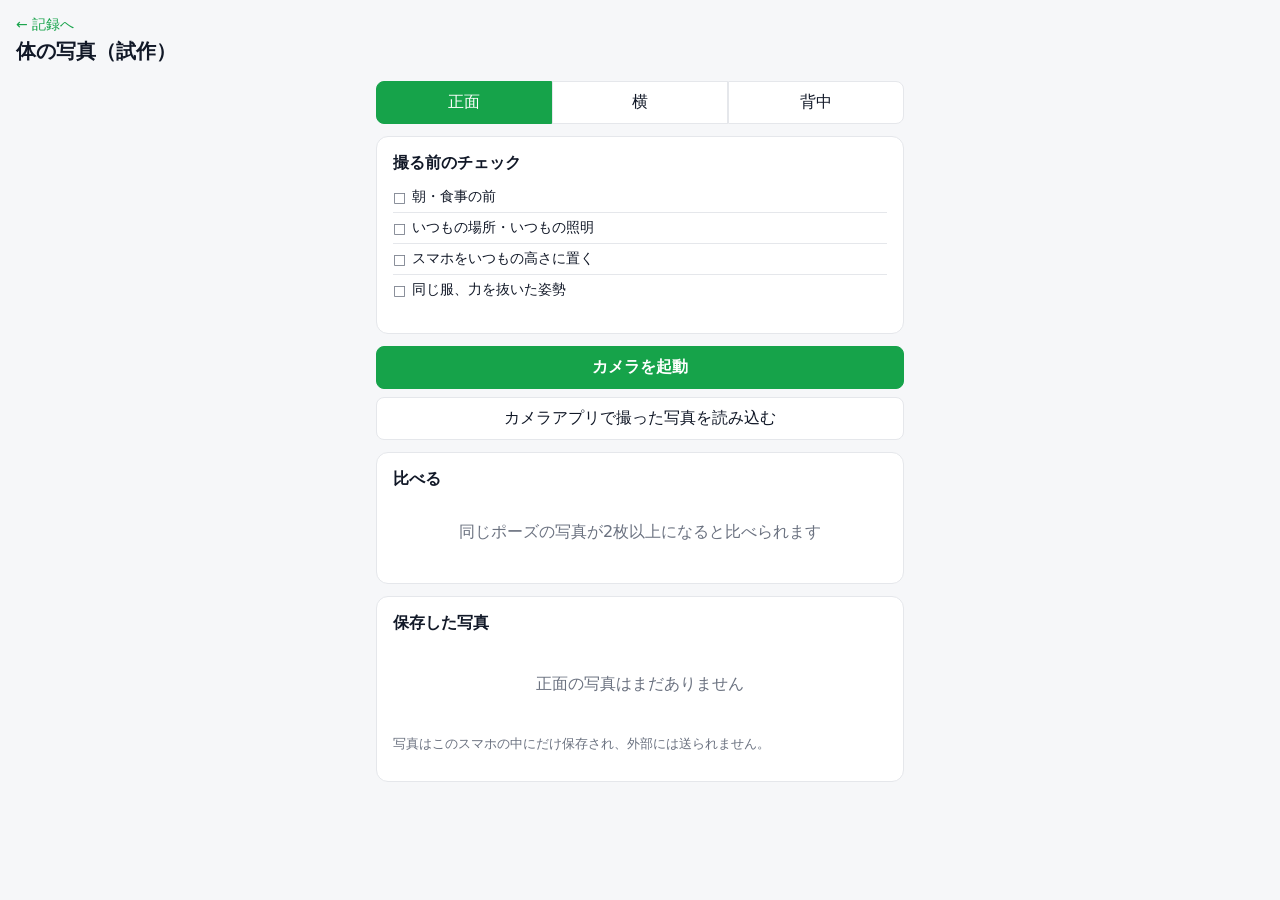
==== photo.html @ c2b4ec5b "Add body photo prototype with ghost overlay and comparison photo.html lets users shoot front/side/ba" ====
<!doctype html>
<html lang="ja">
<head>
  <meta charset="utf-8">
  <meta name="viewport" content="width=device-width, initial-scale=1, viewport-fit=cover">
  <meta name="theme-color" content="#16a34a">
  <title>体の写真</title>
  <link rel="stylesheet" href="style.css">
  <link rel="stylesheet" href="photo.css">
</head>
<body>
  <header class="topbar">
    <a href="./" class="back">← 記録へ</a>
    <h1>体の写真（試作）</h1>
  </header>

  <main>
    <div class="segmented" id="pose-select" role="radiogroup" aria-label="ポーズ">
      <button type="button" data-pose="front" class="on">正面</button>
      <button type="button" data-pose="side">横</button>
      <button type="button" data-pose="back">背中</button>
    </div>

    <!-- 撮影 -->
    <section id="shoot">
      <div class="card checklist">
        <h2>撮る前のチェック</h2>
        <ul class="plain">
          <li>朝・食事の前</li>
          <li>いつもの場所・いつもの照明</li>
          <li>スマホをいつもの高さに置く</li>
          <li>同じ服、力を抜いた姿勢</li>
        </ul>
      </div>

      <div id="viewfinder" class="viewfinder hidden">
        <video id="video" playsinline muted autoplay></video>
        <img id="ghost" class="ghost hidden" alt="">
        <div class="guides" aria-hidden="true">
          <span class="g-head"></span><span class="g-center"></span><span class="g-feet"></span>
        </div>
        <div id="countdown" class="countdown hidden"></div>
      </div>

      <div id="camera-controls" class="hidden">
        <label>前回の写真の濃さ
          <input type="range" id="ghost-opacity" min="0" max="80" value="40">
        </label>
        <div class="row">
          <label>タイマー
            <select id="timer-select">
              <option value="0">なし</option>
              <option value="3">3秒</option>
              <option value="10" selected>10秒</option>
            </select>
          </label>
          <button type="button" id="flip">カメラ切替</button>
        </div>
        <button type="button" id="shutter" class="primary">撮影</button>
      </div>

      <button type="button" id="start-camera" class="primary">カメラを起動</button>
      <label class="button file-button">カメラアプリで撮った写真を読み込む
        <input type="file" id="file-input" accept="image/*" hidden>
      </label>
      <p id="message" class="hint" role="status"></p>
    </section>

    <!-- 比較 -->
    <section class="card">
      <h2>比べる</h2>
      <div id="compare-empty" class="empty">同じポーズの写真が2枚以上になると比べられます</div>
      <div id="compare" class="hidden">
        <div class="row">
          <label>前
            <select id="before-select"></select>
          </label>
          <label>後
            <select id="after-select"></select>
          </label>
        </div>
        <div class="compare-view">
          <img id="before-img" alt="前の写真">
          <div id="after-clip" class="after-clip"><img id="after-img" alt="後の写真"></div>
          <div id="divider" class="divider"></div>
        </div>
        <input type="range" id="compare-slider" min="0" max="100" value="50" aria-label="前後の切り替え">
      </div>
    </section>

    <!-- 一覧 -->
    <section class="card">
      <h2>保存した写真</h2>
      <div id="gallery" class="gallery"></div>
      <p class="hint">写真はこのスマホの中にだけ保存され、外部には送られません。</p>
    </section>
  </main>

  <canvas id="canvas" hidden></canvas>
  <script src="photo.js"></script>
</body>
</html>
---- style.css ----
:root {
  --bg: #f6f7f9;
  --card: #ffffff;
  --text: #111827;
  --muted: #6b7280;
  --border: #e5e7eb;
  --accent: #16a34a;
  --accent-text: #ffffff;
  --danger: #dc2626;
}

@media (prefers-color-scheme: dark) {
  :root {
    --bg: #0f1115;
    --card: #1a1d23;
    --text: #f3f4f6;
    --muted: #9ca3af;
    --border: #2c313a;
    --accent: #22c55e;
    --accent-text: #052e12;
    --danger: #f87171;
  }
}

* { box-sizing: border-box; }

body {
  margin: 0;
  background: var(--bg);
  color: var(--text);
  font-family: system-ui, -apple-system, "Hiragino Sans", "Noto Sans JP", sans-serif;
  font-size: 16px;
  padding-bottom: calc(64px + env(safe-area-inset-bottom));
}

.topbar { padding: 16px; }
.topbar { display: flex; justify-content: space-between; align-items: baseline; }
.topbar h1 { margin: 0; font-size: 20px; }
.photo-link { color: var(--accent); text-decoration: none; font-size: 14px; }

main { max-width: 560px; margin: 0 auto; padding: 0 16px 16px; }

.tab { display: none; }
.tab.active { display: block; }

.card {
  background: var(--card);
  border: 1px solid var(--border);
  border-radius: 12px;
  padding: 16px;
  margin: 12px 0;
}
.card h2 { margin: 0 0 8px; font-size: 16px; }

label { display: block; flex: 1; color: var(--muted); font-size: 14px; margin-bottom: 12px; }
label input, label select { margin-top: 4px; }

input, select, button, .button {
  width: 100%;
  font: inherit;
  color: var(--text);
  background: var(--card);
  border: 1px solid var(--border);
  border-radius: 8px;
  padding: 10px 12px;
}
button, .button { cursor: pointer; text-align: center; color: var(--text); }
button.primary { background: var(--accent); color: var(--accent-text); border-color: var(--accent); font-weight: 600; }
button.danger { color: var(--danger); }
button.small { width: auto; padding: 4px 10px; font-size: 14px; }

.row { display: flex; gap: 12px; align-items: flex-end; }
.row > * { flex: 1; }
.row > button { flex: 0 0 auto; width: auto; }

.hidden { display: none !important; }
.hint { color: var(--muted); font-size: 13px; margin: 4px 0 12px; }
.empty { color: var(--muted); text-align: center; padding: 24px 0; }

.timer { display: flex; align-items: center; gap: 12px; }
.timer strong { font-size: 28px; font-variant-numeric: tabular-nums; flex: 1; }
.timer button { width: auto; }
.timer.done strong { color: var(--accent); }

.exercise-block h3 { margin: 0 0 8px; font-size: 16px; }
.sets { list-style: none; margin: 0; padding: 0; }
.sets li {
  display: flex; justify-content: space-between; align-items: center;
  padding: 6px 0; border-top: 1px solid var(--border);
  font-variant-numeric: tabular-nums;
}
.sets li:first-child { border-top: none; }

.plain { list-style: none; margin: 0 0 12px; padding: 0; }
.plain li { display: flex; justify-content: space-between; align-items: center; padding: 6px 0; border-top: 1px solid var(--border); }
.plain li:first-child { border-top: none; }

.history-day { cursor: pointer; }
.history-day .date { font-weight: 600; }
.history-day .summary { color: var(--muted); font-size: 14px; margin-top: 4px; }

.segmented { display: flex; gap: 0; margin-bottom: 4px; }
.segmented button { border-radius: 0; }
.segmented button:first-child { border-radius: 8px 0 0 8px; }
.segmented button:last-child { border-radius: 0 8px 8px 0; }
.segmented button.on { background: var(--accent); color: var(--accent-text); border-color: var(--accent); }

#graph svg { width: 100%; height: auto; display: block; }
#graph .axis { stroke: var(--border); }
#graph .line { stroke: var(--accent); fill: none; stroke-width: 2.5; }
#graph .dot { fill: var(--accent); }
#graph text { fill: var(--muted); font-size: 11px; }

.tabbar {
  position: fixed; left: 0; right: 0; bottom: 0;
  display: flex;
  background: var(--card);
  border-top: 1px solid var(--border);
  padding-bottom: env(safe-area-inset-bottom);
}
.tabbar button { border: none; border-radius: 0; padding: 14px 0; color: var(--muted); background: none; }
.tabbar button.on { color: var(--accent); font-weight: 600; }
---- photo.css ----
body { padding-bottom: 32px; }

.topbar { flex-direction: column; align-items: flex-start; gap: 4px; }
.back { color: var(--accent); text-decoration: none; font-size: 14px; }

.checklist li { color: var(--text); font-size: 14px; justify-content: flex-start; gap: 6px; }
.checklist li::before { content: "□"; color: var(--muted); }

.file-button { display: block; margin-top: 8px; }

/* 撮影画面：縦長 3:4 */
.viewfinder {
  position: relative;
  width: 100%;
  aspect-ratio: 3 / 4;
  background: #000;
  border-radius: 12px;
  overflow: hidden;
  margin: 12px 0;
}
.viewfinder video,
.viewfinder .ghost {
  position: absolute; inset: 0;
  width: 100%; height: 100%;
  object-fit: cover;
}
.viewfinder video.mirror { transform: scaleX(-1); }
.ghost { pointer-events: none; opacity: 0.4; }

.guides span { position: absolute; left: 0; right: 0; border-top: 1px dashed rgba(255, 255, 255, 0.6); }
.guides .g-head { top: 8%; }
.guides .g-feet { top: 94%; }
.guides .g-center {
  top: 0; bottom: 0; left: 50%; right: auto;
  border-top: none; border-left: 1px dashed rgba(255, 255, 255, 0.4);
}

.countdown {
  position: absolute; inset: 0;
  display: flex; align-items: center; justify-content: center;
  font-size: 96px; font-weight: 700; color: #fff;
  text-shadow: 0 2px 12px rgba(0, 0, 0, 0.6);
}

#camera-controls input[type="range"],
#compare-slider { padding: 0; border: none; background: none; }

#message.warn { color: var(--danger); }

/* 比較：スライダーで前後を切り替える */
.compare-view {
  position: relative;
  width: 100%;
  aspect-ratio: 3 / 4;
  border-radius: 8px;
  overflow: hidden;
  background: #000;
  touch-action: none;
}
.compare-view img {
  position: absolute; inset: 0;
  width: 100%; height: 100%;
  object-fit: cover;
}
.after-clip { position: absolute; inset: 0; clip-path: inset(0 0 0 50%); }
.divider {
  position: absolute; top: 0; bottom: 0; left: 50%;
  width: 2px; background: #fff; box-shadow: 0 0 4px rgba(0, 0, 0, 0.6);
}

.gallery { display: grid; grid-template-columns: repeat(3, 1fr); gap: 8px; }
.gallery figure { margin: 0; position: relative; }
.gallery img { width: 100%; aspect-ratio: 3 / 4; object-fit: cover; border-radius: 6px; display: block; }
.gallery figcaption { font-size: 12px; color: var(--muted); margin-top: 2px; }
.gallery button {
  position: absolute; top: 4px; right: 4px;
  width: auto; padding: 2px 8px; font-size: 12px;
  background: rgba(0, 0, 0, 0.55); color: #fff; border: none;
}
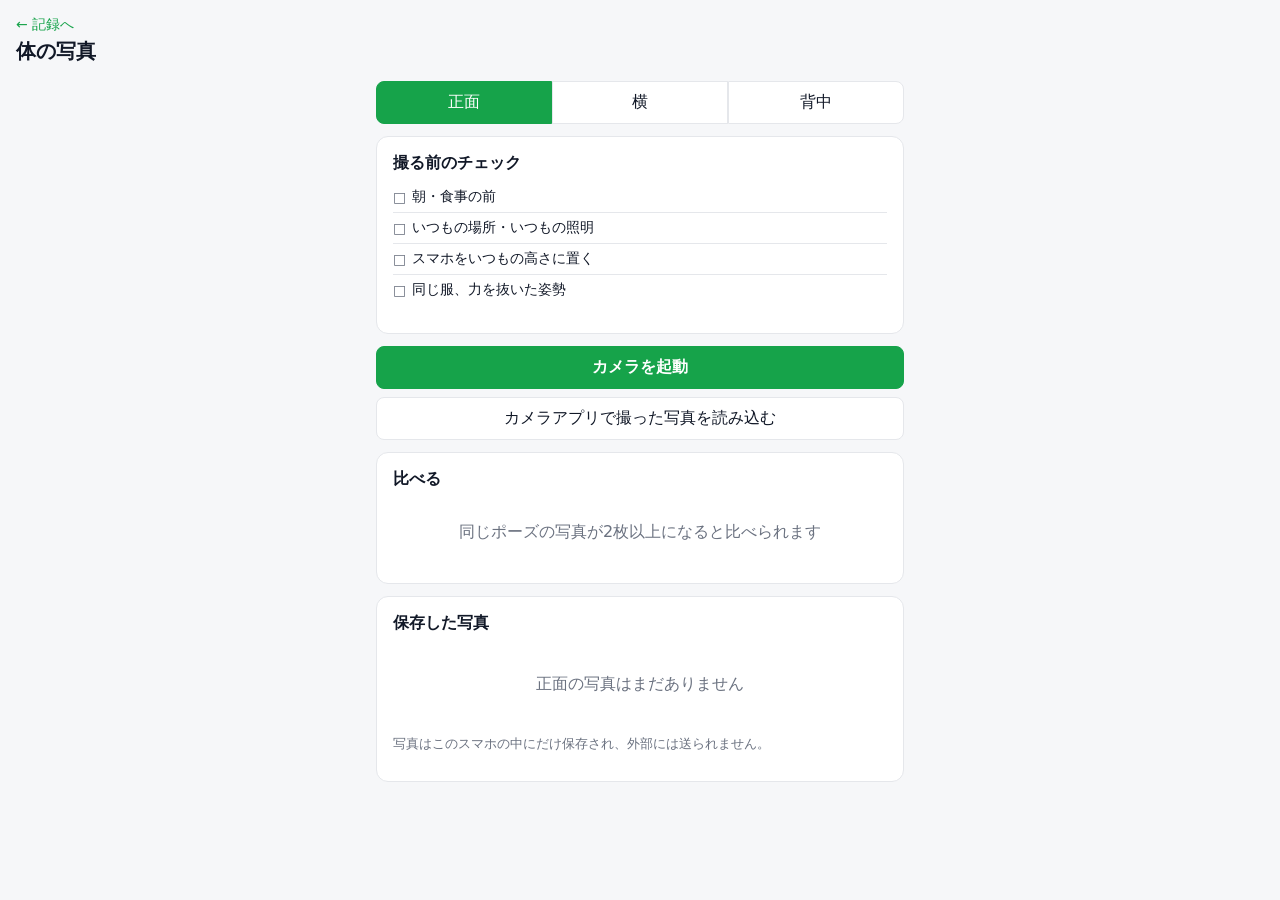
==== commit 24321a84: "Personalize training advice by goal with evidence-based analysis - Onboarding and profile: goal, exp" ====
--- a/photo.html
+++ b/photo.html
@@ -7,11 +7,13 @@
   <title>体の写真</title>
   <link rel="stylesheet" href="style.css">
   <link rel="stylesheet" href="photo.css">
+  <link rel="manifest" href="manifest.webmanifest">
+  <link rel="apple-touch-icon" href="icons/icon-192.png">
 </head>
 <body>
   <header class="topbar">
     <a href="./" class="back">← 記録へ</a>
-    <h1>体の写真（試作）</h1>
+    <h1>体の写真</h1>
   </header>
 
   <main>
--- a/style.css
+++ b/style.css
@@ -120,3 +120,107 @@
 }
 .tabbar button { border: none; border-radius: 0; padding: 14px 0; color: var(--muted); background: none; }
 .tabbar button.on { color: var(--accent); font-weight: 600; }
+
+/* ---------- 追加：パーソナライズ・分析 ---------- */
+:root { --warn-bg: #fef3c7; --warn-text: #92400e; --good: #15803d; --soft: #ecfdf5; }
+@media (prefers-color-scheme: dark) {
+  :root { --warn-bg: #3b2a0a; --warn-text: #fcd34d; --good: #4ade80; --soft: #0f2a1c; }
+}
+
+.badge {
+  display: inline-block; font-size: 12px; font-weight: 600;
+  padding: 2px 8px; border-radius: 999px;
+  background: var(--soft); color: var(--good);
+}
+.section-title { font-size: 16px; margin: 20px 0 4px; }
+.big { font-size: 24px; font-weight: 700; margin: 4px 0; }
+.good { color: var(--good); }
+
+.suggestion {
+  background: var(--soft); border-radius: 8px; padding: 10px 12px; margin-bottom: 12px;
+  font-size: 14px;
+}
+.suggestion strong { display: block; margin: 2px 0; font-size: 16px; }
+.suggestion .hint { margin: 0; }
+
+#condition button { font-size: 20px; padding: 6px 0; }
+
+.grid2 { display: grid; grid-template-columns: 1fr 1fr; gap: 0 12px; margin-top: 12px; }
+
+fieldset { border: none; padding: 0; margin: 0 0 12px; }
+legend { color: var(--muted); font-size: 14px; margin-bottom: 6px; padding: 0; }
+.chips { display: flex; flex-wrap: wrap; gap: 6px; }
+.chip { flex: none; margin: 0; }
+.chip input { position: absolute; opacity: 0; width: 1px; height: 1px; }
+.chip span {
+  display: inline-block; padding: 6px 12px; border-radius: 999px;
+  border: 1px solid var(--border); color: var(--text); font-size: 14px; cursor: pointer;
+}
+.chip input:checked + span { background: var(--accent); color: var(--accent-text); border-color: var(--accent); }
+.chip input:focus-visible + span { outline: 2px solid var(--accent); outline-offset: 2px; }
+label.check { display: flex; gap: 8px; align-items: center; color: var(--text); }
+label.check input { width: auto; margin: 0; }
+
+.choices { display: grid; gap: 8px; }
+.choice { margin: 0; }
+.choice input { position: absolute; opacity: 0; width: 1px; height: 1px; }
+.choice span {
+  display: block; padding: 12px; border-radius: 8px; border: 1px solid var(--border);
+  color: var(--text); font-size: 16px; cursor: pointer;
+}
+.choice input:checked + span { border-color: var(--accent); background: var(--soft); font-weight: 600; }
+.choice input:focus-visible + span { outline: 2px solid var(--accent); outline-offset: 2px; }
+
+.overlay {
+  position: fixed; inset: 0; z-index: 10;
+  background: rgba(0, 0, 0, 0.5);
+  display: flex; align-items: flex-end; justify-content: center;
+  overflow-y: auto;
+}
+.sheet { width: 100%; max-width: 560px; margin: 16px; max-height: calc(100vh - 32px); overflow-y: auto; }
+
+.targets { width: 100%; border-collapse: collapse; font-size: 14px; }
+.targets th { text-align: left; font-weight: 400; color: var(--muted); padding: 6px 0; width: 40%; }
+.targets td { padding: 6px 0; font-variant-numeric: tabular-nums; }
+.targets tr + tr { border-top: 1px solid var(--border); }
+
+.bars { display: grid; gap: 8px; margin: 8px 0; }
+.bar-row { display: grid; grid-template-columns: 6.5em 1fr 3.5em; align-items: center; gap: 8px; font-size: 13px; }
+.bar-track { position: relative; height: 14px; background: var(--bg); border-radius: 7px; overflow: hidden; }
+.bar-target { position: absolute; top: 0; bottom: 0; background: var(--soft); border-left: 1px solid var(--good); border-right: 1px solid var(--good); }
+.bar-fill { position: absolute; top: 3px; bottom: 3px; left: 0; border-radius: 4px; background: var(--accent); }
+.bar-row.low .bar-fill { background: var(--danger); }
+.bar-row.minor .bar-fill, .bar-row.skip .bar-fill { background: var(--muted); }
+.bar-row.high .bar-fill { background: #f59e0b; }
+.bar-value { text-align: right; font-variant-numeric: tabular-nums; }
+.bar-row.low .bar-value { color: var(--danger); font-weight: 600; }
+.bar-row.skip { opacity: 0.5; }
+
+.advice { margin: 0; padding-left: 1.2em; }
+.advice li { margin: 8px 0; }
+.advice .hint { margin: 2px 0 0; }
+
+.notice p { margin: 4px 0; }
+.notice.warn { background: var(--warn-bg); color: var(--warn-text); border-radius: 8px; padding: 8px 12px; }
+.notice.good { color: var(--good); }
+
+.evidence { margin-top: 12px; font-size: 13px; }
+.evidence summary { color: var(--accent); cursor: pointer; }
+.evidence p { margin: 4px 0; color: var(--text); }
+.evidence ul { margin: 4px 0 8px; padding-left: 1.2em; color: var(--muted); }
+.evidence strong { display: block; margin-top: 8px; }
+
+.link-card { display: block; text-decoration: none; color: var(--text); }
+.coming-soon { opacity: 0.8; }
+
+.chart { width: 100%; height: auto; display: block; }
+.chart .axis { stroke: var(--border); }
+.chart .line { stroke: var(--accent); fill: none; stroke-width: 2.5; }
+.chart .dot { fill: var(--accent); }
+.chart text { fill: var(--muted); font-size: 11px; }
+
+.share-preview { width: 100%; border-radius: 8px; margin-top: 12px; }
+
+.muscles { display: block; color: var(--muted); font-size: 12px; }
+
+.tabbar button { font-size: 14px; }
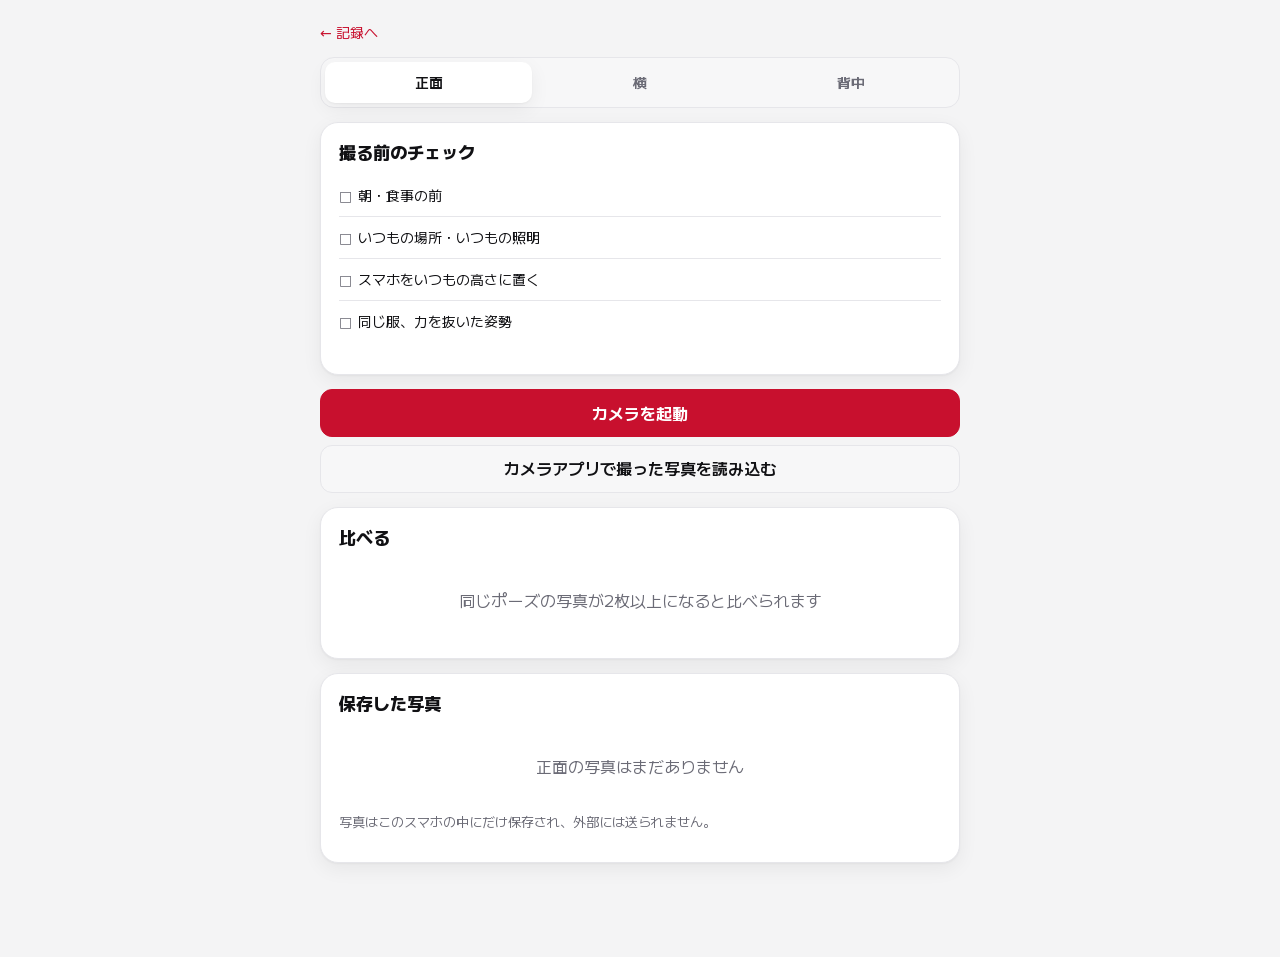
==== commit ca45a699: "Brand the app as 志 (KOKOROZASHI) - Logo: the kanji 志 from Zen Antique on brand red, used for the app" ====
--- a/photo.html
+++ b/photo.html
@@ -3,12 +3,16 @@
 <head>
   <meta charset="utf-8">
   <meta name="viewport" content="width=device-width, initial-scale=1, viewport-fit=cover">
-  <meta name="theme-color" content="#16a34a">
-  <title>体の写真</title>
+  <meta name="theme-color" content="#C8102E">
+  <title>体の写真 | 志</title>
+  <link rel="icon" href="icons/icon.svg" type="image/svg+xml">
+  <link rel="preconnect" href="https://fonts.googleapis.com">
+  <link rel="preconnect" href="https://fonts.gstatic.com" crossorigin>
+  <link rel="stylesheet" href="https://fonts.googleapis.com/css2?family=M+PLUS+1:wght@400;500;700;800;900&family=Oswald:wght@500;600;700&display=swap">
   <link rel="stylesheet" href="style.css">
   <link rel="stylesheet" href="photo.css">
   <link rel="manifest" href="manifest.webmanifest">
-  <link rel="apple-touch-icon" href="icons/icon-192.png">
+  <link rel="apple-touch-icon" href="icons/apple-touch-icon.png">
 </head>
 <body>
   <header class="topbar">
--- a/style.css
+++ b/style.css
@@ -1,226 +1,588 @@
+/* ---------- デザインの基本 ---------- */
 :root {
-  --bg: #f6f7f9;
+  /* ブランドカラー「志レッド」：力が入る、深みのある赤 */
+  --brand: #C8102E;
+  --brand-deep: #7A0A1C;
+  --ink: #111114;
+
+  --bg: #F4F4F5;
   --card: #ffffff;
-  --text: #111827;
-  --muted: #6b7280;
-  --border: #e5e7eb;
-  --accent: #16a34a;
+  --card-2: #F7F7F8;
+  --text: #111114;
+  --muted: #6B6B76;
+  --border: #E6E6EA;
+  --accent: #C8102E;
+  --accent-strong: #A00C24;
   --accent-text: #ffffff;
-  --danger: #dc2626;
+  --accent-soft: #FDECEE;
+  --danger: #C8102E;
+  --danger-soft: #FDECEE;
+  --warn: #B45309;
+  --warn-soft: #FEF3C7;
+  --low: #F59E0B;
+  --high: #8B5CF6;
+  --good: #15803D;
+  --good-soft: #DCFCE7;
+  --shadow: 0 1px 2px rgba(17, 17, 20, 0.04), 0 6px 20px rgba(17, 17, 20, 0.06);
+  --radius: 18px;
+  --tap: 48px;
+  --font: "M PLUS 1", system-ui, -apple-system, "Hiragino Sans", "Hiragino Kaku Gothic ProN", "Noto Sans JP", sans-serif;
+  --font-num: "Oswald", "M PLUS 1", system-ui, sans-serif;
 }
 
 @media (prefers-color-scheme: dark) {
   :root {
-    --bg: #0f1115;
-    --card: #1a1d23;
-    --text: #f3f4f6;
-    --muted: #9ca3af;
-    --border: #2c313a;
-    --accent: #22c55e;
-    --accent-text: #052e12;
-    --danger: #f87171;
+    --bg: #0B0B0D;
+    --card: #151518;
+    --card-2: #1C1C21;
+    --text: #F4F4F5;
+    --muted: #9A9AA6;
+    --border: #26262D;
+    --accent: #EF3340;
+    --accent-strong: #FF6B75;
+    --accent-text: #ffffff;
+    --accent-soft: #2A0F13;
+    --danger: #FF6B75;
+    --danger-soft: #2A0F13;
+    --warn: #FBBF24;
+    --warn-soft: #33260A;
+    --good: #4ADE80;
+    --good-soft: #0F2A1A;
+    --shadow: none;
   }
 }
 
-* { box-sizing: border-box; }
+* { box-sizing: border-box; -webkit-tap-highlight-color: transparent; }
 
 body {
   margin: 0;
   background: var(--bg);
   color: var(--text);
-  font-family: system-ui, -apple-system, "Hiragino Sans", "Noto Sans JP", sans-serif;
+  font-family: var(--font);
   font-size: 16px;
-  padding-bottom: calc(64px + env(safe-area-inset-bottom));
-}
-
-.topbar { padding: 16px; }
-.topbar { display: flex; justify-content: space-between; align-items: baseline; }
-.topbar h1 { margin: 0; font-size: 20px; }
-.photo-link { color: var(--accent); text-decoration: none; font-size: 14px; }
-
-main { max-width: 560px; margin: 0 auto; padding: 0 16px 16px; }
+  line-height: 1.5;
+  padding-bottom: calc(76px + env(safe-area-inset-bottom));
+}
+
+h1, h2, h3 { line-height: 1.3; }
+
+/* ---------- ヘッダー ---------- */
+.topbar {
+  position: sticky; top: 0; z-index: 5;
+  display: flex; justify-content: space-between; align-items: center;
+  padding: calc(12px + env(safe-area-inset-top)) 16px 12px;
+  background: color-mix(in srgb, var(--bg) 88%, transparent);
+  backdrop-filter: blur(12px);
+  -webkit-backdrop-filter: blur(12px);
+}
+.topbar h1 { margin: 0; font-size: 22px; font-weight: 800; letter-spacing: 0.02em; }
+
+main { max-width: 560px; margin: 0 auto; padding: 4px 16px 16px; }
 
 .tab { display: none; }
-.tab.active { display: block; }
-
+.tab.active { display: block; animation: fade 0.18s ease-out; }
+@keyframes fade { from { opacity: 0; transform: translateY(4px); } to { opacity: 1; transform: none; } }
+@media (prefers-reduced-motion: reduce) { .tab.active { animation: none; } }
+
+/* ---------- カード ---------- */
 .card {
   background: var(--card);
   border: 1px solid var(--border);
-  border-radius: 12px;
-  padding: 16px;
-  margin: 12px 0;
-}
-.card h2 { margin: 0 0 8px; font-size: 16px; }
-
-label { display: block; flex: 1; color: var(--muted); font-size: 14px; margin-bottom: 12px; }
-label input, label select { margin-top: 4px; }
+  border-radius: var(--radius);
+  box-shadow: var(--shadow);
+  padding: 18px;
+  margin: 0 0 14px;
+}
+.card h2 { margin: 0 0 12px; font-size: 17px; font-weight: 700; }
+.card h3 { margin: 0 0 8px; font-size: 16px; font-weight: 700; }
+.section-title { font-size: 17px; font-weight: 700; margin: 24px 4px 10px; }
+
+/* ---------- 入力 ---------- */
+label, .field { display: block; flex: 1; color: var(--muted); font-size: 14px; font-weight: 600; margin-bottom: 14px; }
+label input, label select, .field select { margin-top: 6px; }
+small { font-weight: 400; color: var(--muted); }
 
 input, select, button, .button {
   width: 100%;
+  min-height: var(--tap);
   font: inherit;
+  font-size: 16px;
   color: var(--text);
-  background: var(--card);
+  background: var(--card-2);
   border: 1px solid var(--border);
-  border-radius: 8px;
-  padding: 10px 12px;
-}
-button, .button { cursor: pointer; text-align: center; color: var(--text); }
-button.primary { background: var(--accent); color: var(--accent-text); border-color: var(--accent); font-weight: 600; }
+  border-radius: 12px;
+  padding: 10px 14px;
+}
+select {
+  appearance: none; -webkit-appearance: none;
+  background-image: url("data:image/svg+xml,%3Csvg xmlns='http://www.w3.org/2000/svg' viewBox='0 0 24 24' fill='none' stroke='%2364748b' stroke-width='2.5' stroke-linecap='round' stroke-linejoin='round'%3E%3Cpath d='M6 9l6 6 6-6'/%3E%3C/svg%3E");
+  background-repeat: no-repeat; background-position: right 12px center; background-size: 18px;
+  padding-right: 40px;
+  font-weight: 600;
+}
+input:focus-visible, select:focus-visible, button:focus-visible, .button:focus-within {
+  outline: 3px solid color-mix(in srgb, var(--accent) 45%, transparent);
+  outline-offset: 1px;
+}
+button, .button {
+  cursor: pointer; text-align: center; font-weight: 600;
+  display: inline-flex; align-items: center; justify-content: center; gap: 6px;
+  transition: transform 0.08s ease, background 0.15s ease;
+}
+button:active { transform: scale(0.97); }
+button.primary { background: var(--accent); color: var(--accent-text); border-color: var(--accent); font-weight: 700; }
+button.big-btn { min-height: 56px; font-size: 17px; border-radius: 14px; }
 button.danger { color: var(--danger); }
-button.small { width: auto; padding: 4px 10px; font-size: 14px; }
+button.small { width: auto; min-height: 36px; padding: 4px 12px; font-size: 14px; border-radius: 10px; }
+button.ghost { background: transparent; border-color: transparent; }
 
 .row { display: flex; gap: 12px; align-items: flex-end; }
 .row > * { flex: 1; }
 .row > button { flex: 0 0 auto; width: auto; }
+.grid2 { display: grid; grid-template-columns: 1fr 1fr; gap: 0 12px; margin-top: 14px; }
 
 .hidden { display: none !important; }
-.hint { color: var(--muted); font-size: 13px; margin: 4px 0 12px; }
-.empty { color: var(--muted); text-align: center; padding: 24px 0; }
-
-.timer { display: flex; align-items: center; gap: 12px; }
-.timer strong { font-size: 28px; font-variant-numeric: tabular-nums; flex: 1; }
-.timer button { width: auto; }
-.timer.done strong { color: var(--accent); }
-
-.exercise-block h3 { margin: 0 0 8px; font-size: 16px; }
+.hint { color: var(--muted); font-size: 13px; font-weight: 400; margin: 6px 0 12px; }
+.empty { color: var(--muted); text-align: center; padding: 28px 0; margin: 0; }
+.good { color: var(--good); }
+.big { font-size: 28px; font-weight: 800; margin: 2px 0 4px; letter-spacing: -0.01em; }
+
+.badge {
+  display: inline-flex; align-items: center;
+  font-size: 13px; font-weight: 700;
+  padding: 4px 12px; border-radius: 999px;
+  background: var(--accent-soft); color: var(--accent-strong);
+}
+.pill {
+  display: inline-block; font-size: 13px; font-weight: 600; color: var(--muted);
+  background: var(--card); border: 1px solid var(--border); border-radius: 999px;
+  padding: 4px 12px; margin: 0 0 12px;
+}
+
+/* ---------- 日付の切り替え ---------- */
+.date-nav { display: flex; align-items: center; gap: 8px; margin-bottom: 14px; }
+.icon-btn {
+  flex: 0 0 var(--tap); width: var(--tap); padding: 0;
+  font-size: 26px; line-height: 1; border-radius: 50%;
+  background: var(--card); box-shadow: var(--shadow);
+}
+.date-label {
+  position: relative; flex: 1; margin: 0;
+  min-height: var(--tap);
+  display: flex; align-items: center; justify-content: center;
+  background: var(--card); border: 1px solid var(--border); border-radius: 999px; box-shadow: var(--shadow);
+  color: var(--text); font-size: 16px; font-weight: 700;
+}
+.date-label input {
+  position: absolute; inset: 0; opacity: 0; margin: 0; cursor: pointer; min-height: 0;
+}
+.date-label input::-webkit-calendar-picker-indicator { position: absolute; inset: 0; width: 100%; height: 100%; opacity: 0; cursor: pointer; }
+
+/* ---------- 重量・回数のステッパー ---------- */
+.steppers { display: grid; grid-template-columns: 1fr 1fr; gap: 12px; margin-bottom: 14px; }
+.stepper-label { display: block; color: var(--muted); font-size: 14px; font-weight: 600; margin-bottom: 6px; }
+.stepper-ctrl {
+  display: grid; grid-template-columns: 44px 1fr 44px; align-items: center;
+  background: var(--card-2); border: 1px solid var(--border); border-radius: 14px; overflow: hidden;
+}
+.stepper-ctrl input {
+  border: none; background: transparent; border-radius: 0; padding: 0;
+  min-height: 60px; text-align: center; font-size: 26px; font-weight: 800;
+  font-variant-numeric: tabular-nums; -moz-appearance: textfield;
+}
+.stepper-ctrl input::-webkit-outer-spin-button,
+.stepper-ctrl input::-webkit-inner-spin-button { -webkit-appearance: none; margin: 0; }
+.stepper-ctrl .step {
+  min-height: 60px; border: none; border-radius: 0; background: transparent;
+  font-size: 24px; color: var(--accent-strong); padding: 0;
+}
+.stepper-ctrl .step:active { background: var(--accent-soft); }
+
+/* ---------- チップ（余力・調子） ---------- */
+.chip-row { display: grid; grid-template-columns: repeat(6, 1fr); gap: 6px; margin-top: 6px; }
+.chip-row.emoji { grid-template-columns: repeat(5, 1fr); margin-top: 0; }
+.chip-row button {
+  min-height: 44px; padding: 0; font-size: 17px; font-weight: 700;
+  background: var(--card-2); color: var(--text); border-radius: 12px;
+}
+.chip-row.emoji button { font-size: 24px; min-height: 52px; }
+.chip-row button.on { background: var(--accent); border-color: var(--accent); color: var(--accent-text); }
+.chip-row.emoji button.on { background: var(--accent-soft); border-color: var(--accent); }
+
+/* ---------- 提案 ---------- */
+.suggestion {
+  border-radius: 14px; padding: 12px 14px; margin: -2px 0 16px;
+  background: var(--accent-soft); color: var(--text); font-size: 14px;
+}
+.suggestion .label { font-size: 12px; font-weight: 700; color: var(--accent-strong); letter-spacing: 0.04em; }
+.suggestion strong { display: block; margin: 2px 0; font-size: 20px; font-weight: 800; }
+.suggestion .prev { color: var(--muted); font-size: 13px; }
+.suggestion .hint { margin: 4px 0 0; color: var(--text); opacity: 0.8; }
+
+/* ---------- 休憩タイマー ---------- */
+.timer {
+  position: sticky; top: calc(64px + env(safe-area-inset-top)); z-index: 4;
+  display: flex; align-items: center; justify-content: space-between; gap: 12px;
+  margin: 0 0 14px; padding: 14px 18px; border-radius: var(--radius);
+  background: var(--text); color: var(--bg);
+}
+.timer-label { display: block; font-size: 12px; font-weight: 700; opacity: 0.7; }
+.timer strong { font-size: 34px; font-weight: 800; font-variant-numeric: tabular-nums; line-height: 1.1; }
+.timer button { width: auto; background: transparent; color: inherit; border-color: color-mix(in srgb, var(--bg) 40%, transparent); }
+.timer.done { background: var(--accent); color: var(--accent-text); }
+
+/* ---------- その日の記録 ---------- */
+.exercise-block h3 { display: flex; justify-content: space-between; align-items: baseline; }
+.exercise-block h3 .count { font-size: 13px; color: var(--muted); font-weight: 600; }
 .sets { list-style: none; margin: 0; padding: 0; }
 .sets li {
-  display: flex; justify-content: space-between; align-items: center;
-  padding: 6px 0; border-top: 1px solid var(--border);
+  display: grid; grid-template-columns: 28px 1fr auto auto; align-items: center; gap: 10px;
+  padding: 8px 0; border-top: 1px solid var(--border);
   font-variant-numeric: tabular-nums;
 }
 .sets li:first-child { border-top: none; }
-
-.plain { list-style: none; margin: 0 0 12px; padding: 0; }
-.plain li { display: flex; justify-content: space-between; align-items: center; padding: 6px 0; border-top: 1px solid var(--border); }
+.sets .no {
+  width: 28px; height: 28px; border-radius: 50%; display: grid; place-items: center;
+  background: var(--card-2); font-size: 13px; font-weight: 700; color: var(--muted);
+}
+.sets .main { font-size: 17px; font-weight: 700; }
+.sets .main small { font-size: 13px; }
+.sets .rir { font-size: 12px; font-weight: 700; color: var(--accent-strong); background: var(--accent-soft); border-radius: 999px; padding: 2px 8px; }
+.sets .del { min-height: 36px; width: 36px; padding: 0; border: none; background: transparent; color: var(--muted); font-size: 18px; }
+
+/* ---------- 一覧 ---------- */
+.plain { list-style: none; margin: 0 0 14px; padding: 0; }
+.plain li { display: flex; justify-content: space-between; align-items: center; gap: 8px; padding: 10px 0; border-top: 1px solid var(--border); }
 .plain li:first-child { border-top: none; }
-
-.history-day { cursor: pointer; }
-.history-day .date { font-weight: 600; }
-.history-day .summary { color: var(--muted); font-size: 14px; margin-top: 4px; }
-
-.segmented { display: flex; gap: 0; margin-bottom: 4px; }
-.segmented button { border-radius: 0; }
-.segmented button:first-child { border-radius: 8px 0 0 8px; }
-.segmented button:last-child { border-radius: 0 8px 8px 0; }
-.segmented button.on { background: var(--accent); color: var(--accent-text); border-color: var(--accent); }
-
-#graph svg { width: 100%; height: auto; display: block; }
-#graph .axis { stroke: var(--border); }
-#graph .line { stroke: var(--accent); fill: none; stroke-width: 2.5; }
-#graph .dot { fill: var(--accent); }
-#graph text { fill: var(--muted); font-size: 11px; }
-
-.tabbar {
-  position: fixed; left: 0; right: 0; bottom: 0;
-  display: flex;
-  background: var(--card);
-  border-top: 1px solid var(--border);
-  padding-bottom: env(safe-area-inset-bottom);
-}
-.tabbar button { border: none; border-radius: 0; padding: 14px 0; color: var(--muted); background: none; }
-.tabbar button.on { color: var(--accent); font-weight: 600; }
-
-/* ---------- 追加：パーソナライズ・分析 ---------- */
-:root { --warn-bg: #fef3c7; --warn-text: #92400e; --good: #15803d; --soft: #ecfdf5; }
-@media (prefers-color-scheme: dark) {
-  :root { --warn-bg: #3b2a0a; --warn-text: #fcd34d; --good: #4ade80; --soft: #0f2a1c; }
-}
-
-.badge {
-  display: inline-block; font-size: 12px; font-weight: 600;
-  padding: 2px 8px; border-radius: 999px;
-  background: var(--soft); color: var(--good);
-}
-.section-title { font-size: 16px; margin: 20px 0 4px; }
-.big { font-size: 24px; font-weight: 700; margin: 4px 0; }
-.good { color: var(--good); }
-
-.suggestion {
-  background: var(--soft); border-radius: 8px; padding: 10px 12px; margin-bottom: 12px;
-  font-size: 14px;
-}
-.suggestion strong { display: block; margin: 2px 0; font-size: 16px; }
-.suggestion .hint { margin: 0; }
-
-#condition button { font-size: 20px; padding: 6px 0; }
-
-.grid2 { display: grid; grid-template-columns: 1fr 1fr; gap: 0 12px; margin-top: 12px; }
-
-fieldset { border: none; padding: 0; margin: 0 0 12px; }
-legend { color: var(--muted); font-size: 14px; margin-bottom: 6px; padding: 0; }
-.chips { display: flex; flex-wrap: wrap; gap: 6px; }
+.muscles { display: block; color: var(--muted); font-size: 12px; font-weight: 400; }
+
+.history-day { cursor: pointer; padding: 14px 18px; display: flex; justify-content: space-between; align-items: center; gap: 8px; }
+.history-day .date { font-weight: 700; }
+.history-day .summary { color: var(--muted); font-size: 13px; margin-top: 2px; }
+.history-day::after { content: "›"; color: var(--muted); font-size: 22px; }
+
+/* ---------- セグメント切り替え ---------- */
+.segmented {
+  display: grid; grid-auto-flow: column; grid-auto-columns: 1fr; gap: 4px;
+  padding: 4px; margin-bottom: 14px;
+  background: var(--card-2); border: 1px solid var(--border); border-radius: 14px;
+}
+.segmented button { min-height: 40px; border: none; background: transparent; border-radius: 10px; font-size: 14px; color: var(--muted); }
+.segmented button.on { background: var(--card); color: var(--text); box-shadow: var(--shadow); }
+@media (prefers-color-scheme: dark) { .segmented button.on { background: var(--border); } }
+
+/* ---------- 数字のタイル ---------- */
+.tiles { display: grid; grid-template-columns: repeat(3, 1fr); gap: 10px; margin-bottom: 14px; }
+.tile {
+  background: var(--card); border: 1px solid var(--border); border-radius: 16px; box-shadow: var(--shadow);
+  padding: 12px; min-width: 0;
+}
+.tile .t-label { font-size: 12px; color: var(--muted); font-weight: 600; }
+.tile .t-value { font-size: 22px; font-weight: 800; font-variant-numeric: tabular-nums; line-height: 1.2; margin-top: 2px; overflow-wrap: anywhere; }
+.tile .t-value small { font-size: 12px; font-weight: 600; }
+.tile .t-sub { font-size: 11px; color: var(--muted); margin-top: 2px; }
+.tile.warn { background: var(--warn-soft); border-color: transparent; }
+.tile.warn .t-value { color: var(--warn); }
+.tile.bad { background: var(--danger-soft); border-color: transparent; }
+.tile.bad .t-value { color: var(--danger); }
+.tile.ok .t-value { color: var(--accent); }
+
+/* ---------- 分析 ---------- */
+.hero {
+  position: relative; overflow: hidden;
+  background: linear-gradient(135deg, var(--brand) 0%, var(--brand-deep) 70%, var(--ink) 130%);
+  color: #fff; border: none;
+}
+.hero > * { position: relative; }
+.hero-mark { position: absolute !important; right: -18px; bottom: -34px; width: 150px; height: 150px; opacity: 0.14; }
+.hero-mark .logo-bg { fill: none; }
+.hero-mark .logo-fg { fill: #fff; }
+.hero h2 { color: #fff; opacity: 0.9; font-size: 14px; margin-bottom: 4px; }
+.hero .headline { font-size: 21px; font-weight: 800; margin: 0 0 6px; line-height: 1.35; }
+.hero p { margin: 0; opacity: 0.92; font-size: 14px; }
+
+.targets { width: 100%; border-collapse: collapse; font-size: 15px; }
+.targets th { text-align: left; font-weight: 600; color: var(--muted); padding: 10px 0; width: 42%; font-size: 14px; }
+.targets td { padding: 10px 0; font-weight: 700; font-variant-numeric: tabular-nums; }
+.targets tr + tr { border-top: 1px solid var(--border); }
+
+.bars { display: grid; gap: 10px; margin: 4px 0 8px; }
+.bar-row { display: grid; grid-template-columns: 6em 1fr 2.6em; align-items: center; gap: 10px; font-size: 14px; }
+.bar-label { font-weight: 600; white-space: nowrap; overflow: hidden; text-overflow: ellipsis; }
+.bar-track { position: relative; height: 18px; background: var(--card-2); border-radius: 9px; overflow: hidden; }
+.bar-target { position: absolute; top: 0; bottom: 0; background: color-mix(in srgb, var(--accent) 18%, transparent); }
+.bar-fill { position: absolute; top: 4px; bottom: 4px; left: 4px; border-radius: 6px; background: var(--accent); max-width: calc(100% - 8px); }
+.bar-row.low .bar-fill { background: var(--low); }
+.bar-row.minor .bar-fill, .bar-row.skip .bar-fill { background: var(--muted); }
+.bar-row.high .bar-fill { background: var(--high); }
+.bar-value { text-align: right; font-weight: 800; font-variant-numeric: tabular-nums; }
+.bar-row.low .bar-value { color: var(--warn); }
+.bar-row.skip { opacity: 0.45; }
+.legend { display: flex; flex-wrap: wrap; gap: 12px; font-size: 12px; color: var(--muted); margin: 6px 0 0; }
+.legend i { display: inline-block; width: 10px; height: 10px; border-radius: 3px; margin-right: 4px; vertical-align: -1px; }
+
+.advice { list-style: none; margin: 0; padding: 0; display: grid; gap: 10px; }
+.advice li {
+  padding: 12px 14px; border-radius: 14px; background: var(--card-2);
+  border-left: 4px solid var(--border);
+}
+.advice li.bad { border-left-color: var(--low); }
+.advice li.warn { border-left-color: var(--high); }
+.advice li.good { border-left-color: var(--good); color: var(--text); }
+.advice li strong { display: block; font-size: 15px; }
+.advice .hint { margin: 4px 0 0; }
+.advice .try { margin-top: 6px; display: flex; flex-wrap: wrap; gap: 6px; }
+.advice .try span { font-size: 12px; font-weight: 700; padding: 3px 10px; border-radius: 999px; background: var(--accent-soft); color: var(--accent-strong); }
+
+.notice { border-radius: 14px; padding: 12px 14px; margin: 8px 0; font-size: 14px; }
+.notice p { margin: 2px 0; }
+.notice.warn { background: var(--warn-soft); color: var(--warn); }
+.notice.good { background: var(--accent-soft); color: var(--accent-strong); }
+.notice.info { background: var(--card-2); color: var(--text); }
+
+.evidence { margin-top: 12px; font-size: 13px; border-top: 1px dashed var(--border); padding-top: 10px; }
+.evidence summary { color: var(--accent-strong); cursor: pointer; font-weight: 700; list-style: none; }
+.evidence summary::-webkit-details-marker { display: none; }
+.evidence summary::before { content: "＋ "; }
+.evidence[open] summary::before { content: "－ "; }
+.evidence p { margin: 4px 0; color: var(--text); }
+.evidence ul { margin: 4px 0 8px; padding-left: 1.2em; color: var(--muted); }
+.evidence strong { display: block; margin-top: 10px; }
+
+/* ---------- グラフ ---------- */
+.chart { width: 100%; height: auto; display: block; }
+.chart .axis { stroke: var(--border); }
+.chart .line { stroke: var(--accent); fill: none; stroke-width: 3; stroke-linejoin: round; stroke-linecap: round; }
+.chart .area { fill: color-mix(in srgb, var(--accent) 14%, transparent); stroke: none; }
+.chart .dot { fill: var(--card); stroke: var(--accent); stroke-width: 2.5; }
+.chart text { fill: var(--muted); font-size: 11px; }
+.graph-head { display: flex; align-items: baseline; gap: 8px; margin-bottom: 6px; }
+.graph-head .big { margin: 0; }
+.delta { font-size: 14px; font-weight: 700; color: var(--accent); }
+.delta.neg { color: var(--muted); }
+
+.share-preview { width: 100%; border-radius: 12px; margin-top: 12px; }
+
+/* ---------- 体 ---------- */
+.link-card { display: flex; justify-content: space-between; align-items: center; text-decoration: none; color: var(--text); }
+.link-card h2 { margin-bottom: 4px; }
+.link-card .hint { margin: 0; }
+.link-card::after { content: "›"; font-size: 28px; color: var(--muted); }
+.coming-soon { border-style: dashed; box-shadow: none; }
+
+/* ---------- 設定 ---------- */
+fieldset { border: none; padding: 0; margin: 0 0 14px; }
+legend { color: var(--muted); font-size: 14px; font-weight: 600; margin-bottom: 8px; padding: 0; }
+.chips { display: flex; flex-wrap: wrap; gap: 8px; }
 .chip { flex: none; margin: 0; }
-.chip input { position: absolute; opacity: 0; width: 1px; height: 1px; }
+.chip input { position: absolute; opacity: 0; width: 1px; height: 1px; min-height: 0; }
 .chip span {
-  display: inline-block; padding: 6px 12px; border-radius: 999px;
-  border: 1px solid var(--border); color: var(--text); font-size: 14px; cursor: pointer;
+  display: inline-block; padding: 8px 14px; border-radius: 999px;
+  border: 1px solid var(--border); background: var(--card-2); color: var(--text); font-size: 14px; font-weight: 600; cursor: pointer;
 }
 .chip input:checked + span { background: var(--accent); color: var(--accent-text); border-color: var(--accent); }
-.chip input:focus-visible + span { outline: 2px solid var(--accent); outline-offset: 2px; }
-label.check { display: flex; gap: 8px; align-items: center; color: var(--text); }
-label.check input { width: auto; margin: 0; }
-
+.chip input:focus-visible + span { outline: 3px solid color-mix(in srgb, var(--accent) 45%, transparent); }
+label.check { display: flex; gap: 10px; align-items: center; color: var(--text); font-size: 15px; }
+label.check input { width: 22px; min-height: 22px; height: 22px; margin: 0; accent-color: var(--accent); }
+
+/* ---------- 初回設定 ---------- */
 .choices { display: grid; gap: 8px; }
 .choice { margin: 0; }
-.choice input { position: absolute; opacity: 0; width: 1px; height: 1px; }
+.choice input { position: absolute; opacity: 0; width: 1px; height: 1px; min-height: 0; }
 .choice span {
-  display: block; padding: 12px; border-radius: 8px; border: 1px solid var(--border);
-  color: var(--text); font-size: 16px; cursor: pointer;
-}
-.choice input:checked + span { border-color: var(--accent); background: var(--soft); font-weight: 600; }
-.choice input:focus-visible + span { outline: 2px solid var(--accent); outline-offset: 2px; }
+  display: block; padding: 14px 16px; border-radius: 14px; border: 2px solid var(--border);
+  color: var(--text); font-size: 16px; font-weight: 700; cursor: pointer; background: var(--card-2);
+}
+.choice input:checked + span { border-color: var(--accent); background: var(--accent-soft); }
+.choice input:focus-visible + span { outline: 3px solid color-mix(in srgb, var(--accent) 45%, transparent); }
 
 .overlay {
   position: fixed; inset: 0; z-index: 10;
-  background: rgba(0, 0, 0, 0.5);
+  background: rgba(2, 6, 23, 0.55);
   display: flex; align-items: flex-end; justify-content: center;
-  overflow-y: auto;
-}
-.sheet { width: 100%; max-width: 560px; margin: 16px; max-height: calc(100vh - 32px); overflow-y: auto; }
-
-.targets { width: 100%; border-collapse: collapse; font-size: 14px; }
-.targets th { text-align: left; font-weight: 400; color: var(--muted); padding: 6px 0; width: 40%; }
-.targets td { padding: 6px 0; font-variant-numeric: tabular-nums; }
-.targets tr + tr { border-top: 1px solid var(--border); }
-
-.bars { display: grid; gap: 8px; margin: 8px 0; }
-.bar-row { display: grid; grid-template-columns: 6.5em 1fr 3.5em; align-items: center; gap: 8px; font-size: 13px; }
-.bar-track { position: relative; height: 14px; background: var(--bg); border-radius: 7px; overflow: hidden; }
-.bar-target { position: absolute; top: 0; bottom: 0; background: var(--soft); border-left: 1px solid var(--good); border-right: 1px solid var(--good); }
-.bar-fill { position: absolute; top: 3px; bottom: 3px; left: 0; border-radius: 4px; background: var(--accent); }
-.bar-row.low .bar-fill { background: var(--danger); }
-.bar-row.minor .bar-fill, .bar-row.skip .bar-fill { background: var(--muted); }
-.bar-row.high .bar-fill { background: #f59e0b; }
-.bar-value { text-align: right; font-variant-numeric: tabular-nums; }
-.bar-row.low .bar-value { color: var(--danger); font-weight: 600; }
-.bar-row.skip { opacity: 0.5; }
-
-.advice { margin: 0; padding-left: 1.2em; }
-.advice li { margin: 8px 0; }
-.advice .hint { margin: 2px 0 0; }
-
-.notice p { margin: 4px 0; }
-.notice.warn { background: var(--warn-bg); color: var(--warn-text); border-radius: 8px; padding: 8px 12px; }
-.notice.good { color: var(--good); }
-
-.evidence { margin-top: 12px; font-size: 13px; }
-.evidence summary { color: var(--accent); cursor: pointer; }
-.evidence p { margin: 4px 0; color: var(--text); }
-.evidence ul { margin: 4px 0 8px; padding-left: 1.2em; color: var(--muted); }
-.evidence strong { display: block; margin-top: 8px; }
-
-.link-card { display: block; text-decoration: none; color: var(--text); }
-.coming-soon { opacity: 0.8; }
-
-.chart { width: 100%; height: auto; display: block; }
-.chart .axis { stroke: var(--border); }
-.chart .line { stroke: var(--accent); fill: none; stroke-width: 2.5; }
-.chart .dot { fill: var(--accent); }
-.chart text { fill: var(--muted); font-size: 11px; }
-
-.share-preview { width: 100%; border-radius: 8px; margin-top: 12px; }
-
-.muscles { display: block; color: var(--muted); font-size: 12px; }
-
-.tabbar button { font-size: 14px; }
+}
+.sheet {
+  width: 100%; max-width: 560px; margin: 0; border-radius: 24px 24px 0 0;
+  max-height: 92vh; overflow-y: auto; padding: 22px 18px calc(22px + env(safe-area-inset-bottom));
+}
+.sheet h2 { font-size: 22px; }
+
+/* ---------- 下のタブ ---------- */
+.tabbar {
+  position: fixed; left: 0; right: 0; bottom: 0; z-index: 6;
+  display: grid; grid-template-columns: repeat(5, 1fr);
+  background: color-mix(in srgb, var(--card) 92%, transparent);
+  backdrop-filter: blur(12px); -webkit-backdrop-filter: blur(12px);
+  border-top: 1px solid var(--border);
+  padding: 6px 4px calc(6px + env(safe-area-inset-bottom));
+}
+.tabbar button {
+  flex-direction: column; gap: 2px;
+  min-height: 52px; padding: 4px 0; border: none; border-radius: 12px; background: none;
+  color: var(--muted); font-size: 11px; font-weight: 700;
+}
+.tabbar svg { width: 24px; height: 24px; fill: none; stroke: currentColor; stroke-width: 2; stroke-linecap: round; stroke-linejoin: round; }
+.tabbar button.on { color: var(--accent-strong); }
+.tabbar button.on svg { stroke-width: 2.5; }
+
+/* ---------- PC（広い画面）用のレイアウト ---------- */
+.side-brand, .page-title { display: none; }
+
+@media (min-width: 960px) {
+  :root { --side: 232px; }
+  body { padding-bottom: 0; }
+
+  /* 下のタブ → 左のサイドバー */
+  .tabbar {
+    top: 0; right: auto; width: var(--side);
+    display: flex; flex-direction: column; gap: 4px;
+    padding: 24px 14px;
+    border-top: none; border-right: 1px solid var(--border);
+    background: var(--card);
+  }
+  .side-brand {
+    display: block; font-size: 20px; font-weight: 800; letter-spacing: 0.02em;
+    padding: 4px 12px 20px; color: var(--text);
+  }
+  .tabbar button {
+    flex-direction: row; justify-content: flex-start; gap: 12px;
+    min-height: 46px; padding: 0 14px; font-size: 15px; width: 100%;
+  }
+  .tabbar button:hover { background: var(--card-2); }
+  .tabbar button.on { background: var(--accent-soft); }
+
+  .topbar { margin-left: var(--side); padding: 22px 40px 14px; }
+  .topbar h1 { display: none; }
+  .page-title { display: block; font-size: 26px; font-weight: 800; }
+  main { margin-left: var(--side); max-width: 1180px; padding: 0 40px 48px; }
+
+  /* 記録：左に入力、右にその日の記録 */
+  .log-grid { display: grid; grid-template-columns: minmax(380px, 1fr) minmax(340px, 1fr); gap: 20px; align-items: start; }
+  .log-side { position: sticky; top: 90px; }
+  .date-nav { max-width: 480px; }
+  .timer { position: static; }
+
+  /* 分析・体・設定：カードを2列に */
+  #analysis, #tab-body.active, #tab-settings.active {
+    display: grid; grid-template-columns: repeat(2, minmax(0, 1fr)); gap: 0 20px; align-items: start;
+  }
+  #analysis > .hero, #analysis > .tiles, #tab-body > .tiles { grid-column: 1 / -1; }
+  .tiles { grid-template-columns: repeat(3, 1fr); gap: 16px; }
+  .tile { padding: 18px; }
+  .tile .t-value { font-size: 30px; }
+  .hero { padding: 26px 28px; }
+  .hero .headline { font-size: 26px; }
+
+  /* 進捗：グラフとシェアを横並び */
+  .cols { display: grid; grid-template-columns: 3fr 2fr; gap: 20px; align-items: start; }
+  #history-list { display: grid; grid-template-columns: repeat(auto-fill, minmax(300px, 1fr)); gap: 0 14px; }
+
+  /* 初回設定は中央のダイアログに */
+  .overlay { align-items: center; }
+  .sheet { max-width: 520px; border-radius: 24px; max-height: 86vh; }
+
+  /* マウス操作向けのホバー */
+  .card.history-day:hover, .link-card:hover { border-color: var(--accent); }
+  button.primary:hover { background: var(--accent-strong); }
+}
+
+
+/* ---------- ブランド：志 ---------- */
+.sr-only { position: absolute; width: 1px; height: 1px; overflow: hidden; clip: rect(0 0 0 0); white-space: nowrap; }
+.brand { display: flex; align-items: center; gap: 10px; margin: 0; }
+.logo-mark { width: 34px; height: 34px; flex: none; display: block; }
+.logo-mark .logo-bg { fill: var(--brand); }
+.logo-mark .logo-fg { fill: #fff; }
+.logo-mark.big { width: 72px; height: 72px; filter: drop-shadow(0 8px 18px rgba(200, 16, 46, 0.35)); }
+.brand-word { font-family: var(--font-num); font-weight: 600; font-size: 15px; letter-spacing: 0.32em; color: var(--text); }
+.ob-brand { display: flex; justify-content: center; margin: 4px 0 10px; }
+#ob-title { text-align: center; font-size: 24px; font-weight: 900; }
+.side-brand { align-items: center; gap: 10px; }
+@media (min-width: 960px) { .side-brand { display: flex; } }
+
+/* 見出しと数字のフォント */
+h1, h2, h3, .card h2, .section-title, .hero .headline, .page-title { font-weight: 800; }
+.stepper-ctrl input, .timer strong, .tile .t-value, .big, .bar-value, .sets .main, .suggestion strong, .graph-head .big, .targets td {
+  font-family: var(--font-num); letter-spacing: 0.01em;
+}
+.stepper-ctrl input { font-size: 30px; font-weight: 600; }
+.timer strong { font-size: 40px; font-weight: 600; }
+.tile .t-value { font-weight: 600; font-size: 26px; }
+.sets .main { font-weight: 600; font-size: 19px; }
+
+/* アイコン */
+.icon { width: 22px; height: 22px; flex: none; fill: none; stroke: currentColor; stroke-width: 2; stroke-linecap: round; stroke-linejoin: round; }
+.tabbar .icon { width: 24px; height: 24px; }
+.tabbar button.on .icon { stroke-width: 2.4; }
+.stepper-ctrl .step .icon { width: 24px; height: 24px; stroke-width: 2.6; }
+.icon-btn .icon { width: 24px; height: 24px; stroke-width: 2.6; }
+.timer-label { display: flex; align-items: center; gap: 4px; }
+.timer-label .icon { width: 14px; height: 14px; }
+.card h2 .icon { width: 20px; height: 20px; vertical-align: -3px; margin-right: 6px; color: var(--accent); }
+.suggestion .label { display: flex; align-items: center; gap: 4px; }
+.suggestion .label .icon { width: 14px; height: 14px; }
+.link-card { gap: 14px; justify-content: flex-start; }
+.link-card > div { flex: 1; }
+.link-icon { width: 44px; height: 44px; padding: 10px; border-radius: 14px; background: var(--accent-soft); color: var(--accent); }
+
+/* 記録がない画面のイラスト */
+.empty-state { text-align: center; padding: 22px 12px 26px; color: var(--muted); }
+.ill { width: 150px; height: auto; display: block; margin: 0 auto 8px; fill: none; stroke: currentColor; stroke-width: 3; stroke-linecap: round; stroke-linejoin: round; opacity: 0.9; }
+.ill .ill-soft { opacity: 0.45; }
+.ill .ill-accent { stroke: var(--accent); }
+.ill .ill-accent-fill { fill: var(--accent); stroke: var(--accent); }
+.empty-title { margin: 0; font-weight: 800; color: var(--text); font-size: 16px; }
+.empty-sub { margin: 4px 0 0; font-size: 13px; }
+
+/* ---------- アニメーション ---------- */
+@keyframes pop-in { 0% { opacity: 0; transform: translateY(-6px) scale(0.96); background: var(--accent-soft); } 60% { opacity: 1; transform: none; background: var(--accent-soft); } 100% { background: transparent; } }
+.sets li.just-added { animation: pop-in 0.9s ease-out; border-radius: 10px; }
+@keyframes press-flash { 0% { box-shadow: 0 0 0 0 color-mix(in srgb, var(--accent) 55%, transparent); } 100% { box-shadow: 0 0 0 14px transparent; } }
+button.primary.flash { animation: press-flash 0.5s ease-out; }
+@keyframes bump { 0%, 100% { transform: none; } 40% { transform: scale(1.25); } }
+.count.bump { display: inline-block; animation: bump 0.4s ease-out; color: var(--accent); }
+
+/* 自己ベスト更新のお祝い */
+.celebrate {
+  position: fixed; inset: 0; z-index: 20;
+  display: flex; align-items: center; justify-content: center;
+  background: rgba(10, 10, 12, 0.55); backdrop-filter: blur(3px); -webkit-backdrop-filter: blur(3px);
+  animation: fade 0.2s ease-out;
+}
+.celebrate-card {
+  position: relative; z-index: 1;
+  width: min(340px, calc(100% - 48px)); text-align: center;
+  background: var(--card); color: var(--text); border-radius: 26px; padding: 28px 22px 22px;
+  box-shadow: 0 20px 60px rgba(0, 0, 0, 0.35);
+  animation: card-in 0.5s cubic-bezier(0.2, 1.4, 0.4, 1);
+}
+@keyframes card-in { from { opacity: 0; transform: scale(0.6) translateY(20px); } to { opacity: 1; transform: none; } }
+.celebrate-badge {
+  width: 84px; height: 84px; margin: -70px auto 10px; border-radius: 50%;
+  display: grid; place-items: center; color: #fff;
+  background: radial-gradient(circle at 30% 30%, #FF4D5E, var(--brand) 55%, var(--brand-deep));
+  box-shadow: 0 10px 30px rgba(200, 16, 46, 0.5), inset 0 0 0 4px rgba(255, 255, 255, 0.25);
+  animation: badge-spin 0.9s cubic-bezier(0.2, 1.2, 0.4, 1);
+}
+.celebrate-badge .icon { width: 42px; height: 42px; stroke-width: 1.8; }
+@keyframes badge-spin { from { transform: rotate(-200deg) scale(0.2); } to { transform: none; } }
+.celebrate-kicker { font-family: var(--font-num); letter-spacing: 0.3em; font-size: 12px; color: var(--accent); font-weight: 600; }
+.celebrate-title { font-size: 24px; font-weight: 900; margin: 4px 0 6px; }
+.celebrate-value { font-family: var(--font-num); font-size: 44px; font-weight: 600; line-height: 1.1; }
+.celebrate-value small { font-size: 18px; color: var(--muted); }
+.celebrate-diff { display: inline-block; margin-top: 6px; padding: 3px 12px; border-radius: 999px; background: var(--accent-soft); color: var(--accent); font-weight: 800; font-size: 14px; }
+.celebrate-sub { color: var(--muted); font-size: 13px; margin: 12px 0 0; }
+.confetti { position: absolute; inset: 0; overflow: hidden; pointer-events: none; }
+.confetti i {
+  position: absolute; top: -12px; width: 8px; height: 14px; border-radius: 2px; opacity: 0;
+  animation: confetti-fall var(--d, 1.8s) cubic-bezier(0.25, 0.6, 0.4, 1) var(--delay, 0s) forwards;
+}
+@keyframes confetti-fall {
+  0% { opacity: 1; transform: translate3d(0, 0, 0) rotate(0); }
+  100% { opacity: 0; transform: translate3d(var(--x, 0), 105vh, 0) rotate(var(--r, 540deg)); }
+}
+
+@media (prefers-reduced-motion: reduce) {
+  .sets li.just-added, button.primary.flash, .count.bump, .celebrate, .celebrate-card, .celebrate-badge { animation: none; }
+  .confetti { display: none; }
+}
--- a/photo.css
+++ b/photo.css
@@ -77,3 +77,9 @@
   width: auto; padding: 2px 8px; font-size: 12px;
   background: rgba(0, 0, 0, 0.55); color: #fff; border: none;
 }
+
+/* PC では中央にまとめる（サイドバーはない） */
+@media (min-width: 960px) {
+  .topbar, main { margin-left: auto; margin-right: auto; max-width: 720px; }
+  .topbar h1 { visibility: visible; }
+}
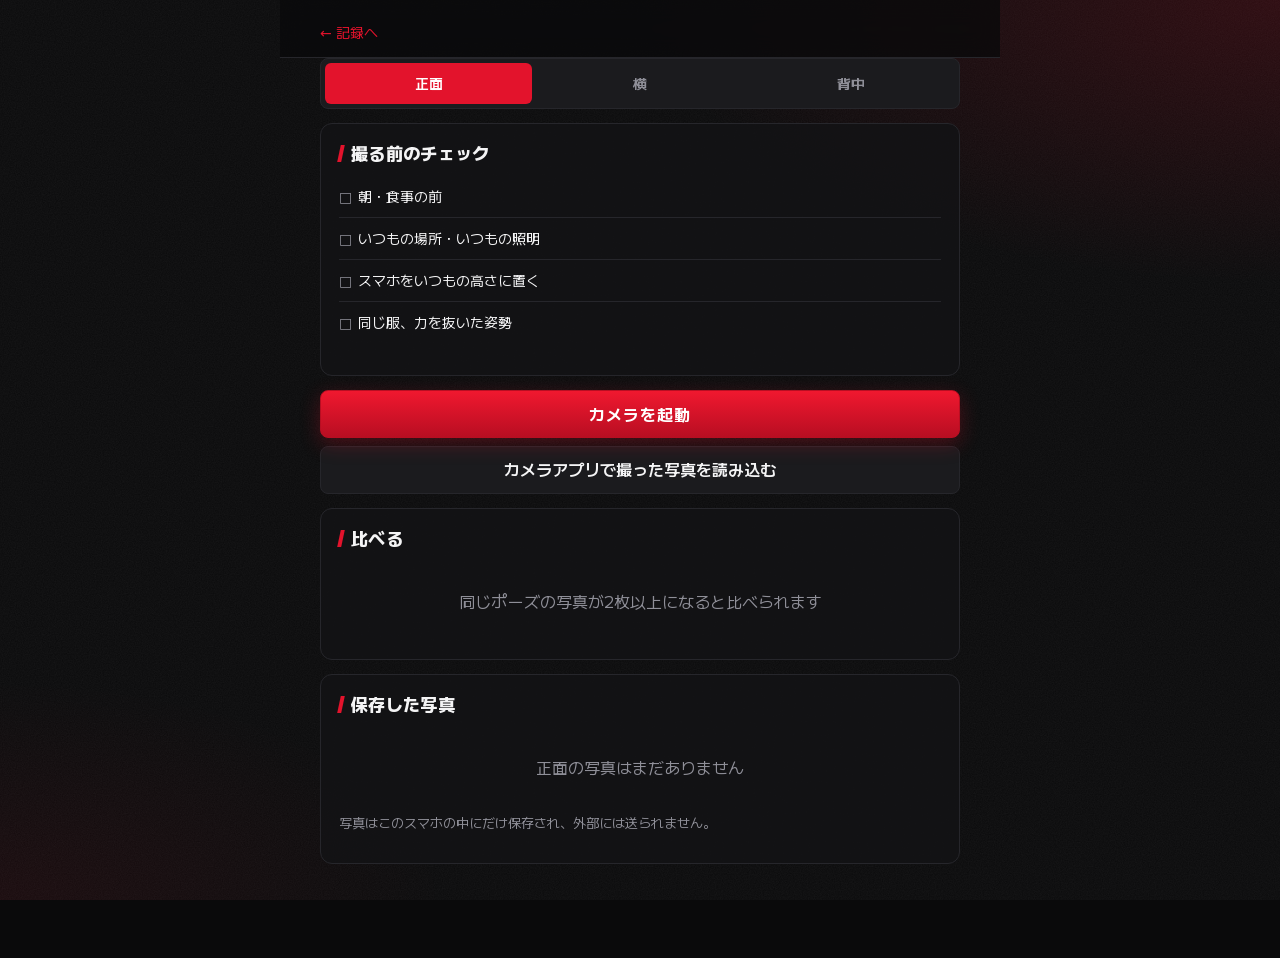
==== commit 4922977a: "Restyle the app in black to match the logo Always use a dark palette with a vivid red accent, a subt" ====
--- a/photo.html
+++ b/photo.html
@@ -3,9 +3,9 @@
 <head>
   <meta charset="utf-8">
   <meta name="viewport" content="width=device-width, initial-scale=1, viewport-fit=cover">
-  <meta name="theme-color" content="#C8102E">
+  <meta name="theme-color" content="#0A0A0B">
   <title>体の写真 | 志</title>
-  <link rel="icon" href="icons/icon.svg" type="image/svg+xml">
+  <link rel="icon" href="icons/favicon-96.png" sizes="96x96" type="image/png">
   <link rel="preconnect" href="https://fonts.googleapis.com">
   <link rel="preconnect" href="https://fonts.gstatic.com" crossorigin>
   <link rel="stylesheet" href="https://fonts.googleapis.com/css2?family=M+PLUS+1:wght@400;500;700;800;900&family=Oswald:wght@500;600;700&display=swap">
--- a/style.css
+++ b/style.css
@@ -294,9 +294,6 @@
   color: #fff; border: none;
 }
 .hero > * { position: relative; }
-.hero-mark { position: absolute !important; right: -18px; bottom: -34px; width: 150px; height: 150px; opacity: 0.14; }
-.hero-mark .logo-bg { fill: none; }
-.hero-mark .logo-fg { fill: #fff; }
 .hero h2 { color: #fff; opacity: 0.9; font-size: 14px; margin-bottom: 4px; }
 .hero .headline { font-size: 21px; font-weight: 800; margin: 0 0 6px; line-height: 1.35; }
 .hero p { margin: 0; opacity: 0.92; font-size: 14px; }
@@ -490,11 +487,9 @@
 /* ---------- ブランド：志 ---------- */
 .sr-only { position: absolute; width: 1px; height: 1px; overflow: hidden; clip: rect(0 0 0 0); white-space: nowrap; }
 .brand { display: flex; align-items: center; gap: 10px; margin: 0; }
-.logo-mark { width: 34px; height: 34px; flex: none; display: block; }
-.logo-mark .logo-bg { fill: var(--brand); }
-.logo-mark .logo-fg { fill: #fff; }
-.logo-mark.big { width: 72px; height: 72px; filter: drop-shadow(0 8px 18px rgba(200, 16, 46, 0.35)); }
-.brand-word { font-family: var(--font-num); font-weight: 600; font-size: 15px; letter-spacing: 0.32em; color: var(--text); }
+.logo-mark { width: 34px; height: 34px; flex: none; display: block; border-radius: 22%; object-fit: cover; background: #000; }
+.logo-mark.big { width: 88px; height: 88px; }
+.brand-text { font-weight: 800; font-size: 15px; color: var(--text); }
 .ob-brand { display: flex; justify-content: center; margin: 4px 0 10px; }
 #ob-title { text-align: center; font-size: 24px; font-weight: 900; }
 .side-brand { align-items: center; gap: 10px; }
@@ -542,47 +537,181 @@
 @keyframes bump { 0%, 100% { transform: none; } 40% { transform: scale(1.25); } }
 .count.bump { display: inline-block; animation: bump 0.4s ease-out; color: var(--accent); }
 
-/* 自己ベスト更新のお祝い */
+/* 自己ベスト更新の知らせ：画面上部に控えめに出す */
 .celebrate {
-  position: fixed; inset: 0; z-index: 20;
-  display: flex; align-items: center; justify-content: center;
-  background: rgba(10, 10, 12, 0.55); backdrop-filter: blur(3px); -webkit-backdrop-filter: blur(3px);
-  animation: fade 0.2s ease-out;
-}
-.celebrate-card {
-  position: relative; z-index: 1;
-  width: min(340px, calc(100% - 48px)); text-align: center;
-  background: var(--card); color: var(--text); border-radius: 26px; padding: 28px 22px 22px;
-  box-shadow: 0 20px 60px rgba(0, 0, 0, 0.35);
-  animation: card-in 0.5s cubic-bezier(0.2, 1.4, 0.4, 1);
-}
-@keyframes card-in { from { opacity: 0; transform: scale(0.6) translateY(20px); } to { opacity: 1; transform: none; } }
-.celebrate-badge {
-  width: 84px; height: 84px; margin: -70px auto 10px; border-radius: 50%;
-  display: grid; place-items: center; color: #fff;
-  background: radial-gradient(circle at 30% 30%, #FF4D5E, var(--brand) 55%, var(--brand-deep));
-  box-shadow: 0 10px 30px rgba(200, 16, 46, 0.5), inset 0 0 0 4px rgba(255, 255, 255, 0.25);
-  animation: badge-spin 0.9s cubic-bezier(0.2, 1.2, 0.4, 1);
-}
-.celebrate-badge .icon { width: 42px; height: 42px; stroke-width: 1.8; }
-@keyframes badge-spin { from { transform: rotate(-200deg) scale(0.2); } to { transform: none; } }
-.celebrate-kicker { font-family: var(--font-num); letter-spacing: 0.3em; font-size: 12px; color: var(--accent); font-weight: 600; }
-.celebrate-title { font-size: 24px; font-weight: 900; margin: 4px 0 6px; }
-.celebrate-value { font-family: var(--font-num); font-size: 44px; font-weight: 600; line-height: 1.1; }
-.celebrate-value small { font-size: 18px; color: var(--muted); }
-.celebrate-diff { display: inline-block; margin-top: 6px; padding: 3px 12px; border-radius: 999px; background: var(--accent-soft); color: var(--accent); font-weight: 800; font-size: 14px; }
-.celebrate-sub { color: var(--muted); font-size: 13px; margin: 12px 0 0; }
-.confetti { position: absolute; inset: 0; overflow: hidden; pointer-events: none; }
-.confetti i {
-  position: absolute; top: -12px; width: 8px; height: 14px; border-radius: 2px; opacity: 0;
-  animation: confetti-fall var(--d, 1.8s) cubic-bezier(0.25, 0.6, 0.4, 1) var(--delay, 0s) forwards;
-}
-@keyframes confetti-fall {
-  0% { opacity: 1; transform: translate3d(0, 0, 0) rotate(0); }
-  100% { opacity: 0; transform: translate3d(var(--x, 0), 105vh, 0) rotate(var(--r, 540deg)); }
-}
+  position: fixed; z-index: 20; left: 50%; top: calc(12px + env(safe-area-inset-top));
+  transform: translateX(-50%);
+  width: min(440px, calc(100% - 24px));
+  display: flex; align-items: center; gap: 12px;
+  padding: 12px 16px; border-radius: 16px;
+  background: var(--ink); color: #fff;
+  box-shadow: 0 10px 30px rgba(0, 0, 0, 0.25);
+  border-left: 4px solid var(--brand);
+  animation: toast-in 0.25s ease-out;
+  cursor: pointer;
+}
+@media (prefers-color-scheme: dark) { .celebrate { background: var(--card-2); border: 1px solid var(--border); border-left: 4px solid var(--accent); } }
+@keyframes toast-in { from { opacity: 0; transform: translate(-50%, -8px); } to { opacity: 1; transform: translate(-50%, 0); } }
+.pb-icon { flex: none; width: 36px; height: 36px; border-radius: 10px; display: grid; place-items: center; background: var(--brand); }
+.pb-icon .icon { width: 20px; height: 20px; color: #fff; }
+.pb-text { display: grid; gap: 1px; min-width: 0; }
+.pb-text strong { font-size: 15px; font-weight: 800; }
+.pb-text span { font-size: 13px; opacity: 0.8; overflow: hidden; text-overflow: ellipsis; white-space: nowrap; }
 
 @media (prefers-reduced-motion: reduce) {
-  .sets li.just-added, button.primary.flash, .count.bump, .celebrate, .celebrate-card, .celebrate-badge { animation: none; }
-  .confetti { display: none; }
-}
+  .sets li.just-added, button.primary.flash, .count.bump, .celebrate { animation: none; }
+}
+
+/* ---------- 種目の選択（入力で絞り込み） ---------- */
+.field-label { display: block; color: var(--muted); font-size: 14px; font-weight: 600; margin-bottom: 6px; }
+.combo { position: relative; }
+.combo input { padding-right: 48px; font-weight: 700; }
+.combo-toggle {
+  position: absolute; right: 4px; top: 4px; width: 40px; min-height: 40px; padding: 0;
+  border: none; background: transparent; color: var(--muted);
+}
+.combo-list {
+  position: absolute; z-index: 8; left: 0; right: 0; top: calc(100% + 6px);
+  max-height: 300px; overflow-y: auto; margin: 0; padding: 6px; list-style: none;
+  background: var(--card); border: 1px solid var(--border); border-radius: 14px;
+  box-shadow: 0 12px 32px rgba(0, 0, 0, 0.18);
+}
+.combo-opt {
+  display: flex; justify-content: space-between; align-items: center; gap: 10px;
+  min-height: 44px; padding: 8px 12px; border-radius: 10px; cursor: pointer;
+}
+.combo-opt.active, .combo-opt:hover { background: var(--accent-soft); }
+.combo-opt .opt-name { font-weight: 700; color: var(--text); }
+.combo-opt .opt-meta { font-size: 12px; color: var(--muted); white-space: nowrap; }
+.combo-opt.new { justify-content: flex-start; color: var(--accent); font-weight: 700; }
+.combo-opt.new .icon { width: 18px; height: 18px; }
+.combo-empty { padding: 12px; color: var(--muted); font-size: 14px; }
+.new-inline {
+  display: flex; flex-wrap: wrap; align-items: center; gap: 8px; margin-top: 10px;
+  padding: 10px 12px; border-radius: 12px; background: var(--card-2); color: var(--text); font-size: 14px; font-weight: 500;
+}
+.new-inline select { width: auto; min-height: 40px; margin: 0; }
+
+/* ---------- 今日のメニュー ---------- */
+.menu-head { display: flex; justify-content: space-between; align-items: center; gap: 8px; margin-bottom: 8px; }
+.menu-head h2 { margin: 0; display: flex; align-items: center; }
+.menu-list { list-style: none; margin: 0; padding: 0; display: grid; gap: 6px; }
+.menu-item { display: flex; align-items: stretch; gap: 6px; }
+.menu-pick {
+  flex: 1; justify-content: flex-start; gap: 12px; text-align: left;
+  min-height: 56px; padding: 8px 12px; border-radius: 14px; background: var(--card-2); font-weight: 500;
+}
+.menu-item.current .menu-pick { border-color: var(--accent); background: var(--accent-soft); }
+.menu-check {
+  flex: none; width: 28px; height: 28px; border-radius: 50%; display: grid; place-items: center;
+  background: var(--card); border: 1px solid var(--border); font-family: var(--font-num); font-size: 14px; color: var(--muted);
+}
+.menu-check .icon { width: 16px; height: 16px; stroke-width: 3; }
+.menu-item.done .menu-check { background: var(--accent); border-color: var(--accent); color: #fff; }
+.menu-item.done .menu-name { color: var(--muted); }
+.menu-text { display: grid; gap: 1px; min-width: 0; }
+.menu-name { font-weight: 800; color: var(--text); display: flex; align-items: center; gap: 6px; }
+.menu-sub { font-size: 12px; color: var(--muted); }
+.pin { font-size: 11px; font-weight: 700; padding: 1px 6px; border-radius: 999px; background: var(--card); border: 1px solid var(--border); color: var(--muted); }
+.menu-swap { flex: none; width: 48px; padding: 0; border-radius: 14px; background: var(--card-2); color: var(--muted); }
+.menu-swap .icon { width: 20px; height: 20px; }
+
+/* ==========================================================
+   ロゴ（黒地に白と赤の荒々しい筆致）に合わせた黒基調のテーマ
+   ライト／ダークの設定に関係なく、常にこの配色を使う
+   ========================================================== */
+:root {
+  color-scheme: dark;
+  --brand: #E3132C;
+  --brand-deep: #6E0713;
+  --ink: #0A0A0B;
+
+  --bg: #0A0A0B;
+  --card: #131315;
+  --card-2: #1B1B1E;
+  --text: #F4F4F5;
+  --muted: #8F8F98;
+  --border: #26262B;
+  --accent: #E3132C;
+  --accent-strong: #FF3347;
+  --accent-text: #ffffff;
+  --accent-soft: rgba(227, 19, 44, 0.14);
+  --danger: #FF3347;
+  --danger-soft: rgba(227, 19, 44, 0.14);
+  --warn: #FBBF24;
+  --warn-soft: rgba(251, 191, 36, 0.12);
+  --good: #4ADE80;
+  --good-soft: rgba(74, 222, 128, 0.12);
+  --shadow: none;
+  --radius: 12px;
+}
+
+/* 背景：ざらついた質感と、右上にかすかな赤 */
+body {
+  background-color: var(--bg);
+  background-image:
+    radial-gradient(ellipse 70% 45% at 100% 0%, rgba(227, 19, 44, 0.16), transparent 70%),
+    radial-gradient(ellipse 50% 35% at 0% 100%, rgba(227, 19, 44, 0.07), transparent 70%),
+    url("data:image/svg+xml,%3Csvg xmlns='http://www.w3.org/2000/svg' width='220' height='220'%3E%3Cfilter id='n'%3E%3CfeTurbulence type='fractalNoise' baseFrequency='0.85' numOctaves='2' stitchTiles='stitch'/%3E%3CfeColorMatrix values='0 0 0 0 1  0 0 0 0 1  0 0 0 0 1  0 0 0 0.05 0'/%3E%3C/filter%3E%3Crect width='100%25' height='100%25' filter='url(%23n)'/%3E%3C/svg%3E");
+  background-attachment: fixed;
+}
+
+.topbar { background: rgba(10, 10, 11, 0.82); border-bottom: 1px solid var(--border); }
+.card { background: rgba(19, 19, 21, 0.92); border-color: var(--border); }
+input, select, button, .button { border-radius: 8px; }
+.stepper-ctrl, .chip-row button, .menu-pick, .menu-swap, .segmented, .suggestion, .advice li, .notice, .tile, .combo-list { border-radius: 8px; }
+.segmented button { border-radius: 6px; }
+.segmented button.on { background: var(--accent); color: #fff; }
+
+/* 見出しは少し詰めて、締まった印象に */
+.card h2, .section-title, .page-title { letter-spacing: 0.02em; }
+.card h2::before {
+  content: ""; display: inline-block; width: 4px; height: 1em; margin-right: 8px; vertical-align: -2px;
+  background: var(--accent); transform: skewX(-12deg);
+}
+.card h2 .icon { display: none; }
+
+/* 主ボタン：赤、角を立てて、押すと光る */
+button.primary {
+  background: linear-gradient(180deg, #F0182F, #B80E22); border-color: #B80E22;
+  letter-spacing: 0.06em; box-shadow: 0 6px 20px rgba(227, 19, 44, 0.28);
+}
+button.primary:hover { background: linear-gradient(180deg, #FF2A40, #C8102E); }
+
+/* 数字は白く大きく、単位は控えめに */
+.stepper-ctrl .step { color: var(--accent); }
+.tile { background: rgba(19, 19, 21, 0.92); }
+.tile.ok .t-value { color: var(--accent-strong); }
+
+/* 分析のまとめ：黒地に赤のにじみ */
+.hero {
+  background:
+    radial-gradient(circle at 85% 20%, rgba(227, 19, 44, 0.55), transparent 55%),
+    radial-gradient(circle at 15% 110%, rgba(227, 19, 44, 0.25), transparent 50%),
+    #0E0E10;
+  border: 1px solid #2A1015;
+}
+
+/* 休憩タイマー：黒と赤 */
+.timer { background: #000; color: #fff; border: 1px solid #2A1015; }
+.timer.done { background: var(--accent); }
+
+/* 下のタブとサイドバー */
+.tabbar { background: rgba(10, 10, 11, 0.94); border-color: var(--border); }
+.tabbar button.on { color: var(--accent-strong); }
+@media (min-width: 960px) {
+  .tabbar { background: #0D0D0F; }
+  .tabbar button.on { background: var(--accent-soft); }
+}
+
+/* 選んでいる状態は赤い枠で */
+.chip-row button.on, .chip input:checked + span { background: var(--accent); border-color: var(--accent); }
+.choice input:checked + span { border-color: var(--accent); background: var(--accent-soft); }
+.menu-item.current .menu-pick { border-color: var(--accent); }
+
+/* 初回設定：ロゴを大きく */
+.sheet { background: #111113; border: 1px solid var(--border); }
+.logo-mark.big { width: 112px; height: 112px; border-radius: 22px; box-shadow: 0 10px 40px rgba(227, 19, 44, 0.25); }
+
+/* 記録がない画面のイラスト */
+.ill { color: #6B6B74; }
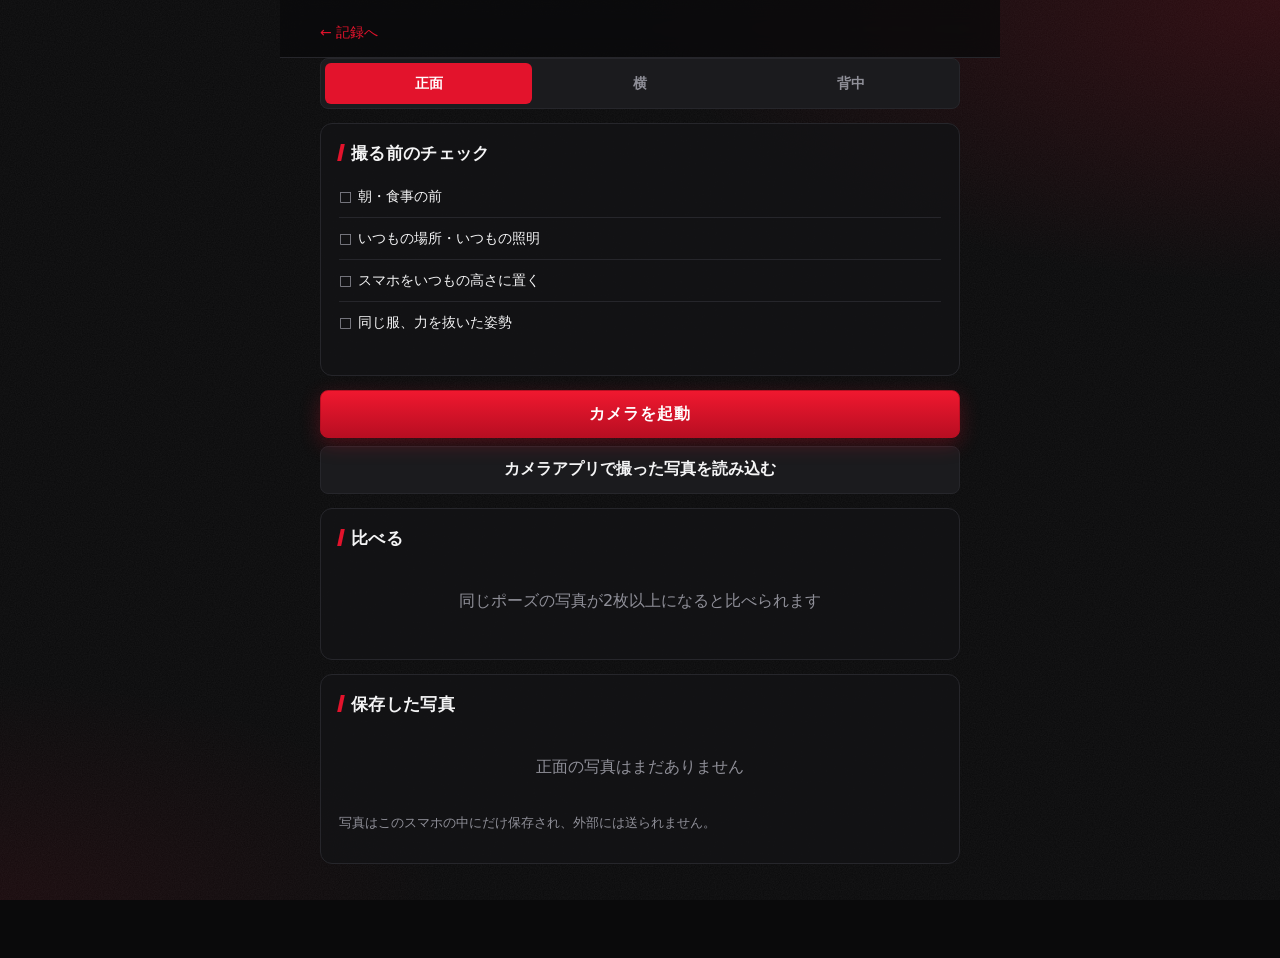
==== commit 7629230f: "Harden login: self-host supabase-js, add CSP, tighten schema - Load supabase-js from vendor/ (offici" ====
--- a/photo.html
+++ b/photo.html
@@ -3,8 +3,11 @@
 <head>
   <meta charset="utf-8">
   <meta name="viewport" content="width=device-width, initial-scale=1, viewport-fit=cover">
+  <!-- 読み込めるものを、このサイト・Supabase・Google Fonts だけに制限する（不正なスクリプトの実行を防ぐ） -->
+  <meta http-equiv="Content-Security-Policy" content="default-src 'self'; script-src 'self'; style-src 'self' 'unsafe-inline' https://fonts.googleapis.com; font-src https://fonts.gstatic.com; img-src 'self' data: blob:; media-src 'self' blob:; connect-src 'self' https://*.supabase.co wss://*.supabase.co https://fonts.googleapis.com https://fonts.gstatic.com; worker-src 'self'; manifest-src 'self'; object-src 'none'; base-uri 'self'; form-action 'self'">
+  <meta name="referrer" content="no-referrer">
   <meta name="theme-color" content="#0A0A0B">
-  <title>体の写真 | 志</title>
+  <title>体の写真 | WILL</title>
   <link rel="icon" href="icons/favicon-96.png" sizes="96x96" type="image/png">
   <link rel="preconnect" href="https://fonts.googleapis.com">
   <link rel="preconnect" href="https://fonts.gstatic.com" crossorigin>
--- a/style.css
+++ b/style.css
@@ -715,3 +715,83 @@
 
 /* 記録がない画面のイラスト */
 .ill { color: #6B6B74; }
+
+/* ---------- 移植：休憩タイマー（ダイヤル） ---------- */
+.timer-card { text-align: center; position: static; }
+.dial { position: relative; width: min(64vw, 240px); aspect-ratio: 1; margin: 4px auto 8px; cursor: default; }
+.dial svg { width: 100%; height: 100%; transform: rotate(-90deg); }
+.dial circle { fill: none; stroke-width: 12; }
+.dial-bg { stroke: var(--card-2); }
+.dial-fg { stroke: var(--accent); stroke-linecap: round; transition: stroke-dashoffset 0.25s linear; }
+.dial-readout { position: absolute; inset: 0; display: flex; flex-direction: column; align-items: center; justify-content: center; }
+.dial-time { font-family: var(--font-num); font-weight: 600; font-size: clamp(56px, 18vw, 76px); line-height: 1; font-variant-numeric: tabular-nums; }
+.dial-label { font-size: 13px; color: var(--muted); font-weight: 600; margin-top: 4px; max-width: 80%; overflow: hidden; text-overflow: ellipsis; white-space: nowrap; }
+@keyframes blink { 0%, 49% { opacity: 1; } 50%, 100% { opacity: 0.2; } }
+.dial.finished { cursor: pointer; }
+.dial.finished .dial-time, .dial.finished .dial-fg, .timer-banner { animation: blink 0.8s step-end infinite; }
+.dial.finished .dial-time { color: var(--accent-strong); }
+.timer-banner { margin: 0 0 10px; padding: 10px; border-radius: 8px; background: var(--accent-soft); color: var(--accent-strong); font-weight: 800; }
+.timer-controls { display: grid; grid-template-columns: 1fr 1.5fr 1fr; gap: 8px; }
+.timer-controls button { font-family: var(--font-num); font-size: 18px; }
+.timer-controls .primary { font-family: var(--font); font-size: 16px; }
+.timer-card #timer-stop { margin-top: 8px; color: var(--muted); }
+.sound-off { margin-top: 8px; background: var(--accent-soft); color: var(--accent-strong); border-color: var(--accent); font-size: 14px; }
+.sound-gate {
+  position: fixed; inset: 0; z-index: 30; border: 0; border-radius: 0; width: 100%;
+  background: rgba(10, 10, 11, 0.92); flex-direction: column; gap: 10px; padding: 24px 16px; text-align: center; color: #fff;
+}
+.sound-gate .sg-icon { font-size: 56px; line-height: 1; }
+.sound-gate .sg-title { font-size: 24px; font-weight: 900; color: var(--accent-strong); }
+.sound-gate .sg-sub { font-size: 13px; color: var(--muted); max-width: 22em; }
+@media (prefers-reduced-motion: reduce) {
+  .dial.finished .dial-time, .dial.finished .dial-fg, .timer-banner { animation-duration: 2s; }
+  .dial-fg { transition: none; }
+}
+
+/* 今日の目標（各セット） */
+.plan-sets { list-style: none; margin: 6px 0; padding: 0; display: grid; gap: 4px; }
+.plan-sets li { display: flex; align-items: center; gap: 10px; padding: 4px 8px; border-radius: 6px; }
+.plan-sets .ps-no { width: 22px; height: 22px; border-radius: 50%; display: grid; place-items: center; font-family: var(--font-num); font-size: 12px; background: var(--card); color: var(--muted); }
+.plan-sets .ps-main { font-family: var(--font-num); font-size: 18px; font-weight: 600; }
+.plan-sets li.now { background: var(--accent-soft); }
+.plan-sets li.now .ps-no { background: var(--accent); color: #fff; }
+.plan-sets li.done { opacity: 0.45; text-decoration: line-through; }
+
+/* アップ・左右・最後のセット */
+.warmup { display: flex; justify-content: space-between; align-items: center; gap: 10px; margin: 0 0 14px; padding: 10px 12px; border-radius: 8px; border: 1px dashed var(--border); }
+.warmup-label { display: block; font-size: 12px; color: var(--muted); font-weight: 700; }
+.warmup strong { font-family: var(--font-num); font-size: 20px; font-weight: 600; }
+.sides { display: grid; grid-template-columns: 1fr 1fr; gap: 8px; margin-bottom: 14px; }
+.sides button { font-size: 18px; font-weight: 800; }
+.sides button.on { background: var(--accent); border-color: var(--accent); color: #fff; }
+.last-set { margin: 0 0 12px; font-size: 14px; color: var(--muted); }
+.sets li.warm { opacity: 0.6; }
+.sets .tag { margin-left: 6px; font-family: var(--font); font-size: 11px; font-weight: 700; padding: 1px 6px; border-radius: 999px; background: var(--card-2); color: var(--muted); }
+
+/* 気をつけること・メモ */
+.tips { margin-top: 14px; padding: 10px 12px; border-radius: 8px; background: var(--card-2); }
+.tips summary { cursor: pointer; font-weight: 800; color: var(--accent-strong); }
+.tips ul { margin: 8px 0 0; padding-left: 1.2em; display: grid; gap: 4px; font-size: 14px; }
+.ex-note { margin: 12px 0 0; }
+textarea {
+  width: 100%; font: inherit; font-size: 15px; color: var(--text); background: var(--card-2);
+  border: 1px solid var(--border); border-radius: 8px; padding: 10px 12px; resize: vertical;
+}
+
+/* 続けている日数 */
+.streak { display: flex; justify-content: center; gap: 18px; margin: 0 0 12px; font-size: 13px; color: var(--muted); }
+.streak b { font-family: var(--font-num); font-size: 20px; color: var(--text); margin: 0 2px; }
+.opts { display: grid; gap: 4px; margin: 4px 0 8px; }
+
+/* ---------- ログイン ---------- */
+.login-overlay { z-index: 12; background: var(--bg, #0A0A0B); align-items: center; }
+#choose-data { z-index: 13; }
+.login-sheet { display: flex; flex-direction: column; gap: 10px; }
+.login-sheet .ob-brand { margin-bottom: 0; }
+.login-msg { min-height: 1.2em; margin: 0; font-size: 14px; color: var(--danger); }
+.login-msg.ok { color: var(--text); }
+.login-links { display: flex; justify-content: space-between; flex-wrap: wrap; gap: 4px; }
+.login-links button { color: var(--muted); }
+.login-skip { align-self: center; color: var(--muted); text-decoration: underline; }
+.account-email { font-weight: 700; word-break: break-all; }
+.choose-local { margin-top: 8px; }
